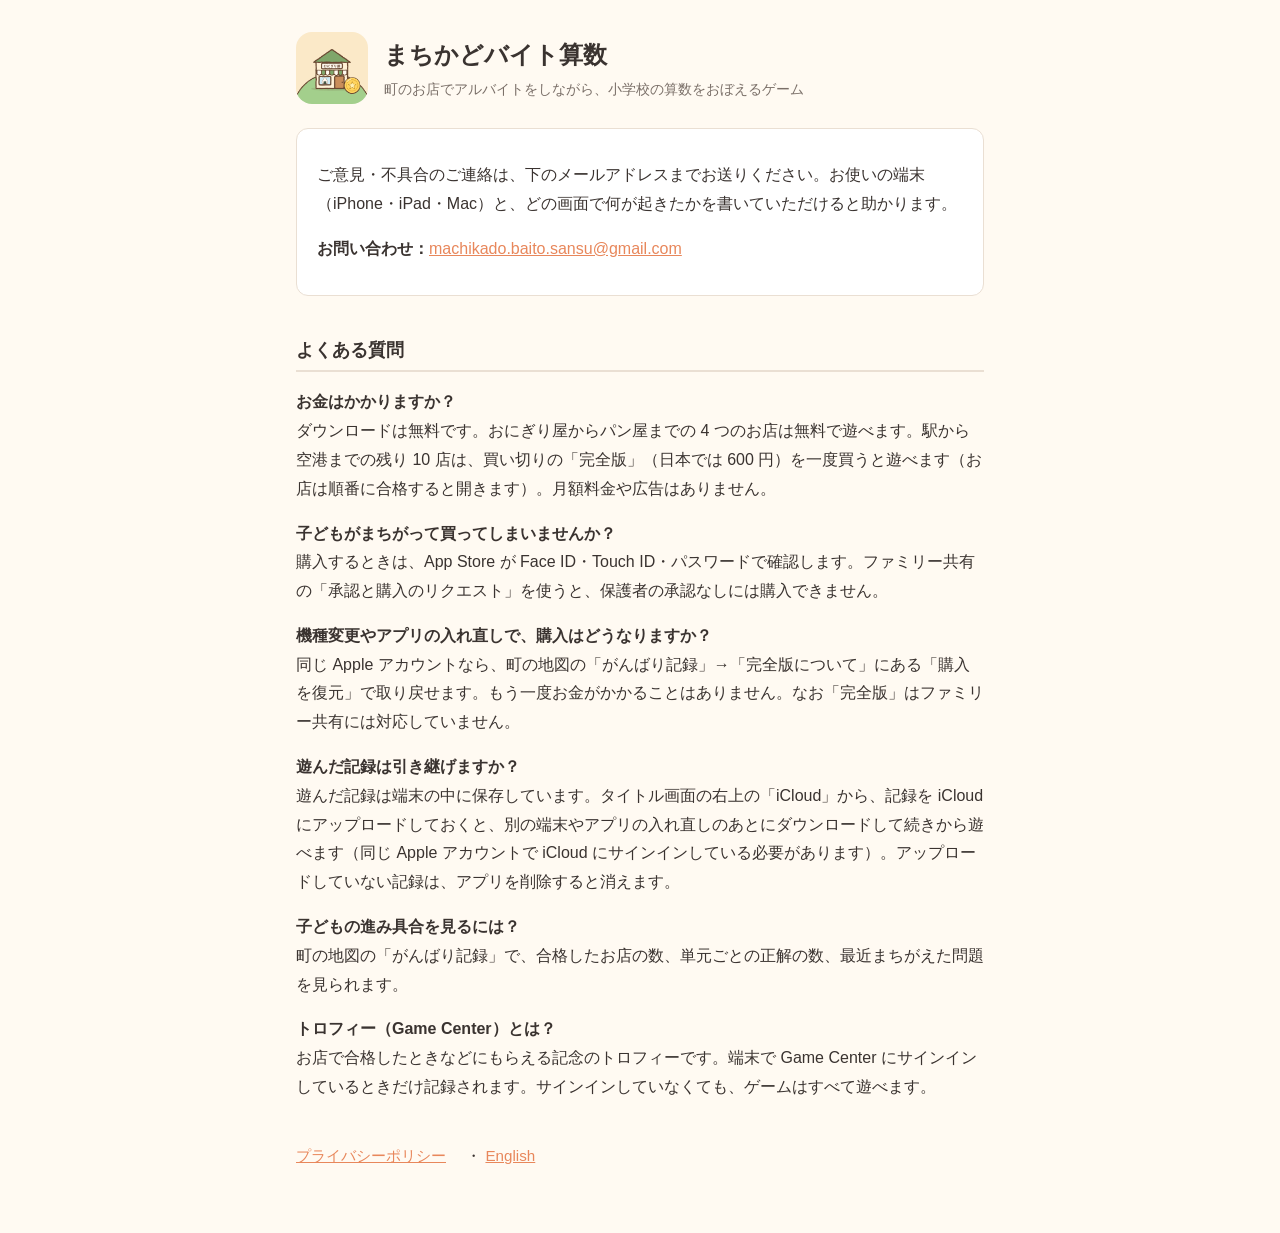
==== index.html @ ec0f6289 "英語の サポートページと プライバシーポリシーを 足し、日本語の ページを いまの アプリに 合わせる - en.html / privacy-en.html を 新しく 作る（英語版の App St" ====
<!doctype html>
<html lang="ja">
<head>
<meta charset="utf-8">
<meta name="viewport" content="width=device-width, initial-scale=1">
<title>まちかどバイト算数 サポート</title>
<link rel="stylesheet" href="style.css">
</head>
<body>
<main>
<header>
  <img src="app_icon.png" alt="">
  <div>
    <h1>まちかどバイト算数</h1>
    <div class="muted">町のお店でアルバイトをしながら、小学校の算数をおぼえるゲーム</div>
  </div>
</header>

<div class="card">
  <p>ご意見・不具合のご連絡は、下のメールアドレスまでお送りください。お使いの端末（iPhone・iPad・Mac）と、どの画面で何が起きたかを書いていただけると助かります。</p>
  <p><strong>お問い合わせ：</strong><a href="mailto:machikado.baito.sansu@gmail.com">machikado.baito.sansu@gmail.com</a></p>
</div>

<h2>よくある質問</h2>
<dl>
  <dt>お金はかかりますか？</dt>
  <dd>ダウンロードは無料です。おにぎり屋からパン屋までの 4 つのお店は無料で遊べます。駅から空港までの残り 10 店は、買い切りの「完全版」（日本では 600 円）を一度買うと遊べます（お店は順番に合格すると開きます）。月額料金や広告はありません。</dd>

  <dt>子どもがまちがって買ってしまいませんか？</dt>
  <dd>購入するときは、App Store が Face ID・Touch ID・パスワードで確認します。ファミリー共有の「承認と購入のリクエスト」を使うと、保護者の承認なしには購入できません。</dd>

  <dt>機種変更やアプリの入れ直しで、購入はどうなりますか？</dt>
  <dd>同じ Apple アカウントなら、町の地図の「がんばり記録」→「完全版について」にある「購入を復元」で取り戻せます。もう一度お金がかかることはありません。なお「完全版」はファミリー共有には対応していません。</dd>

  <dt>遊んだ記録は引き継げますか？</dt>
  <dd>遊んだ記録は端末の中に保存しています。タイトル画面の右上の「iCloud」から、記録を iCloud にアップロードしておくと、別の端末やアプリの入れ直しのあとにダウンロードして続きから遊べます（同じ Apple アカウントで iCloud にサインインしている必要があります）。アップロードしていない記録は、アプリを削除すると消えます。</dd>

  <dt>子どもの進み具合を見るには？</dt>
  <dd>町の地図の「がんばり記録」で、合格したお店の数、単元ごとの正解の数、最近まちがえた問題を見られます。</dd>

  <dt>トロフィー（Game Center）とは？</dt>
  <dd>お店で合格したときなどにもらえる記念のトロフィーです。端末で Game Center にサインインしているときだけ記録されます。サインインしていなくても、ゲームはすべて遊べます。</dd>
</dl>

<nav>
  <a href="privacy.html">プライバシーポリシー</a> ・ <a href="en.html">English</a>
</nav>
</main>
</body>
</html>
---- style.css ----
:root { --bg:#fffaf2; --text:#3a3330; --muted:#7a6f68; --accent:#e8875b; --card:#ffffff; --line:#eadfd3; }
@media (prefers-color-scheme: dark) { :root { --bg:#221e1b; --text:#f1e9e2; --muted:#b9ada4; --accent:#f0a07a; --card:#2d2824; --line:#463e37; } }
* { box-sizing: border-box; }
body { margin:0; background:var(--bg); color:var(--text); font-family:-apple-system,"Hiragino Sans","Noto Sans JP",sans-serif; line-height:1.8; }
main { max-width:720px; margin:0 auto; padding:32px 16px 64px; }
header { display:flex; align-items:center; gap:16px; margin-bottom:24px; }
header img { width:72px; height:72px; border-radius:16px; }
h1 { font-size:1.5rem; margin:0; }
h2 { font-size:1.15rem; margin-top:2em; border-bottom:2px solid var(--line); padding-bottom:4px; }
a { color:var(--accent); }
.card { background:var(--card); border:1px solid var(--line); border-radius:12px; padding:16px 20px; }
.muted { color:var(--muted); font-size:.9rem; }
nav { margin-top:40px; font-size:.95rem; }
nav a { margin-right:16px; }
dt { font-weight:bold; margin-top:1em; }
dd { margin-left:0; }
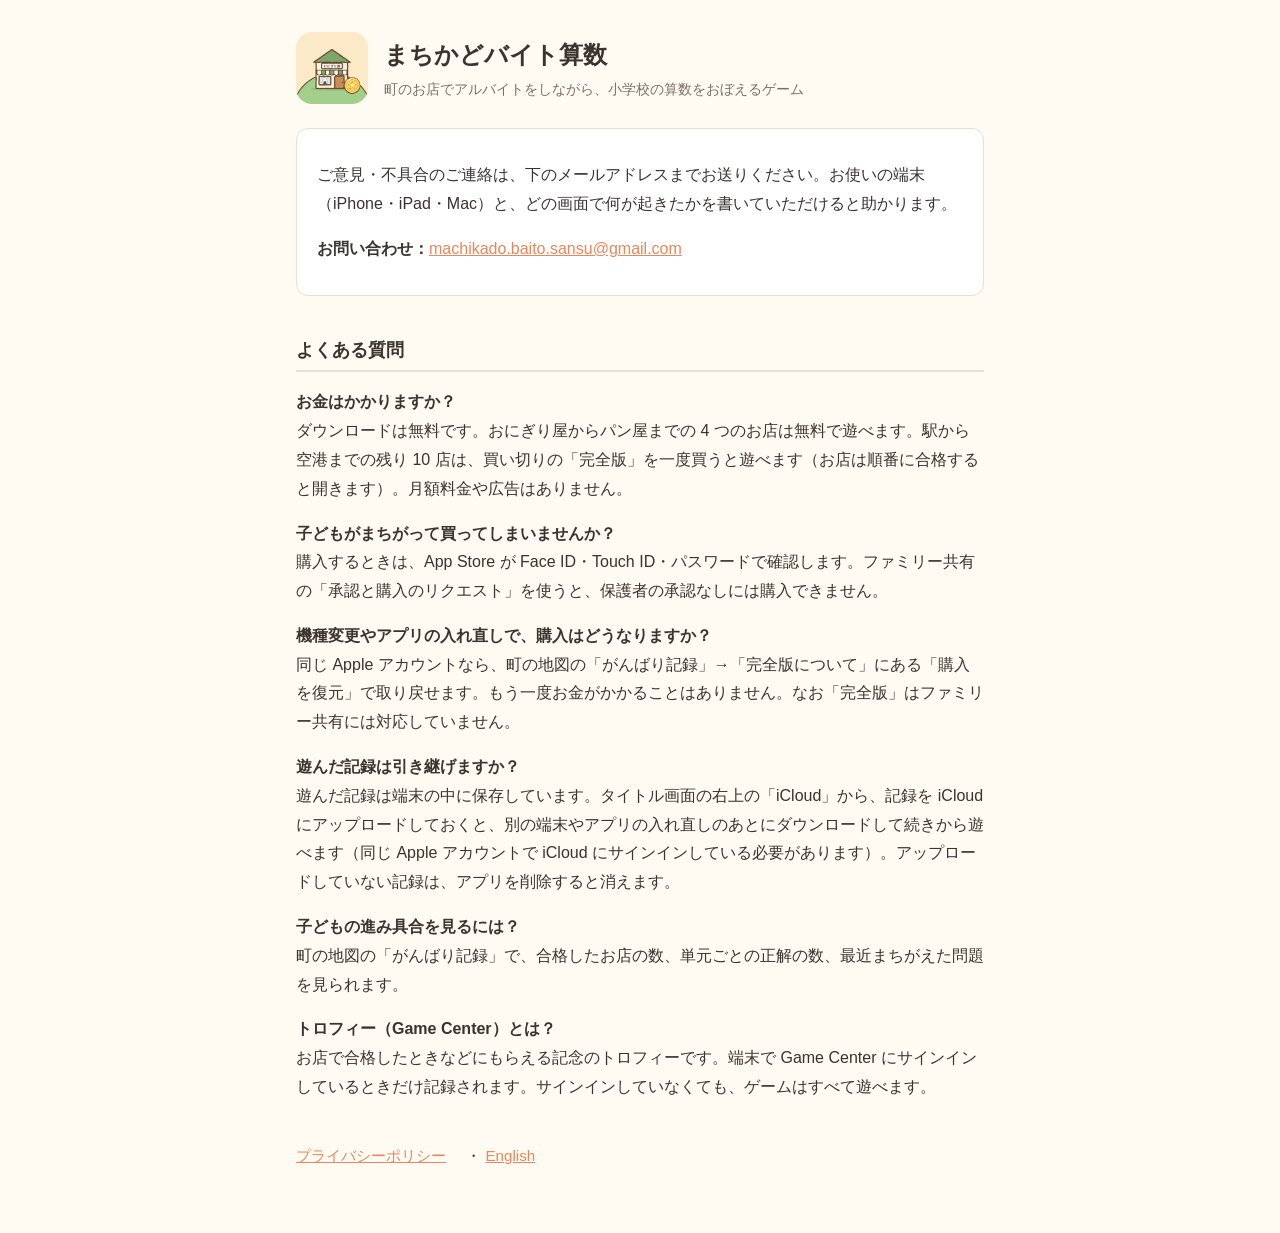
==== commit 2a47224a: "サポートページから完全版の値段を外す（値段は App Store に出る） Co-Authored-By: Claude Opus 5.5 <noreply@anthropic.com> Claude" ====
--- a/index.html
+++ b/index.html
@@ -24,7 +24,7 @@
 <h2>よくある質問</h2>
 <dl>
   <dt>お金はかかりますか？</dt>
-  <dd>ダウンロードは無料です。おにぎり屋からパン屋までの 4 つのお店は無料で遊べます。駅から空港までの残り 10 店は、買い切りの「完全版」（日本では 600 円）を一度買うと遊べます（お店は順番に合格すると開きます）。月額料金や広告はありません。</dd>
+  <dd>ダウンロードは無料です。おにぎり屋からパン屋までの 4 つのお店は無料で遊べます。駅から空港までの残り 10 店は、買い切りの「完全版」を一度買うと遊べます（お店は順番に合格すると開きます）。月額料金や広告はありません。</dd>
 
   <dt>子どもがまちがって買ってしまいませんか？</dt>
   <dd>購入するときは、App Store が Face ID・Touch ID・パスワードで確認します。ファミリー共有の「承認と購入のリクエスト」を使うと、保護者の承認なしには購入できません。</dd>
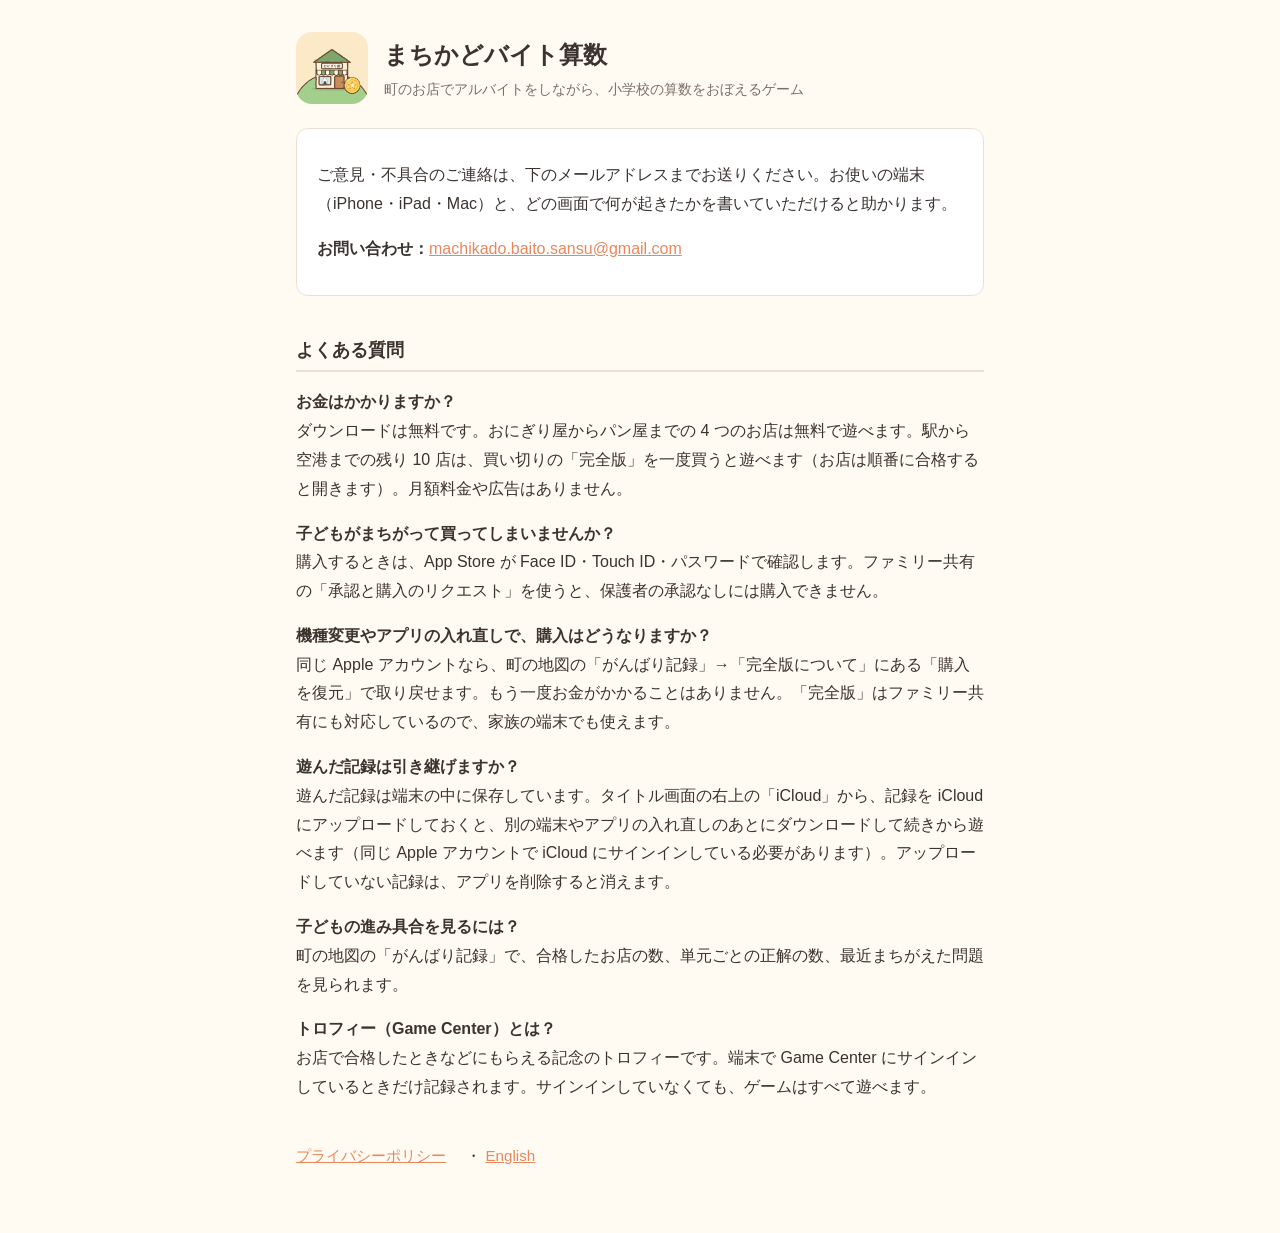
==== commit 74ac9a72: "完全版はファミリー共有に対応する、と書く Co-Authored-By: Claude Opus 5.5 <noreply@anthropic.com> Claude-Session: https:/" ====
--- a/index.html
+++ b/index.html
@@ -30,7 +30,7 @@
   <dd>購入するときは、App Store が Face ID・Touch ID・パスワードで確認します。ファミリー共有の「承認と購入のリクエスト」を使うと、保護者の承認なしには購入できません。</dd>
 
   <dt>機種変更やアプリの入れ直しで、購入はどうなりますか？</dt>
-  <dd>同じ Apple アカウントなら、町の地図の「がんばり記録」→「完全版について」にある「購入を復元」で取り戻せます。もう一度お金がかかることはありません。なお「完全版」はファミリー共有には対応していません。</dd>
+  <dd>同じ Apple アカウントなら、町の地図の「がんばり記録」→「完全版について」にある「購入を復元」で取り戻せます。もう一度お金がかかることはありません。「完全版」はファミリー共有にも対応しているので、家族の端末でも使えます。</dd>
 
   <dt>遊んだ記録は引き継げますか？</dt>
   <dd>遊んだ記録は端末の中に保存しています。タイトル画面の右上の「iCloud」から、記録を iCloud にアップロードしておくと、別の端末やアプリの入れ直しのあとにダウンロードして続きから遊べます（同じ Apple アカウントで iCloud にサインインしている必要があります）。アップロードしていない記録は、アプリを削除すると消えます。</dd>
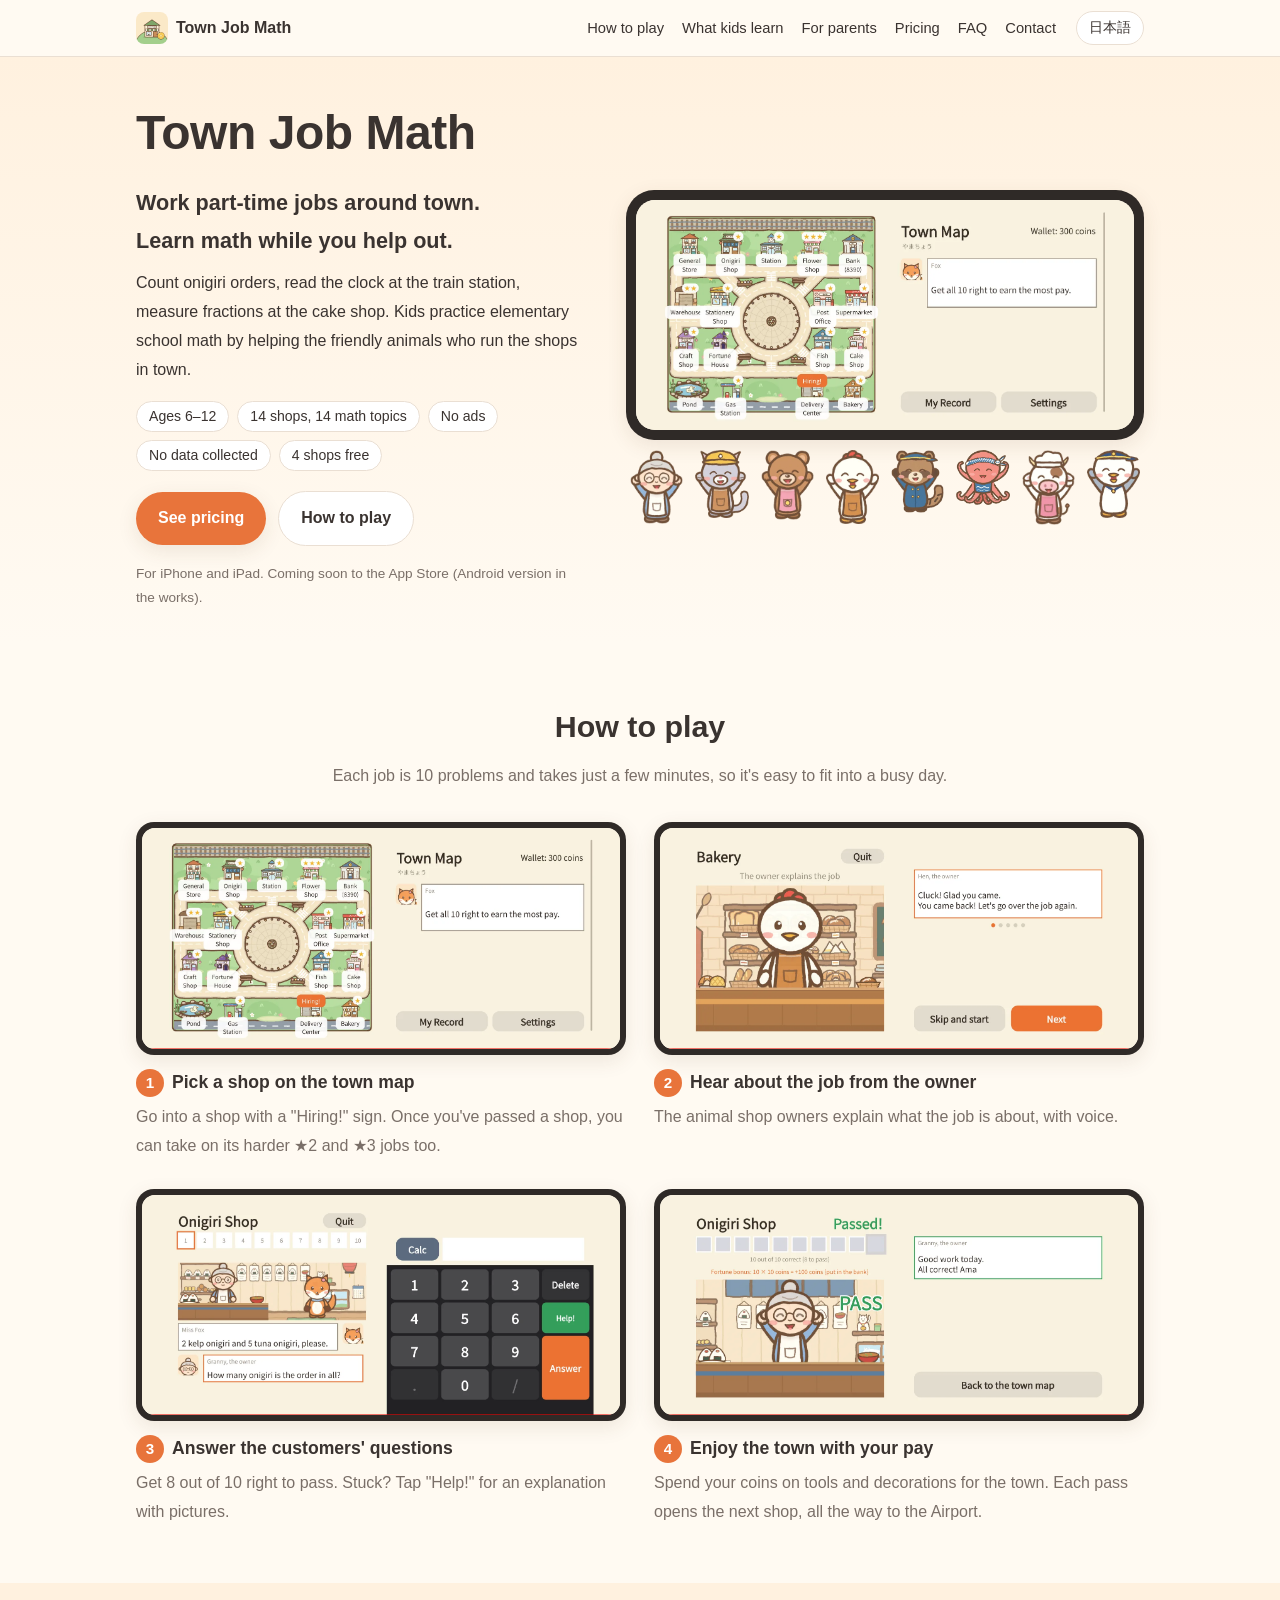
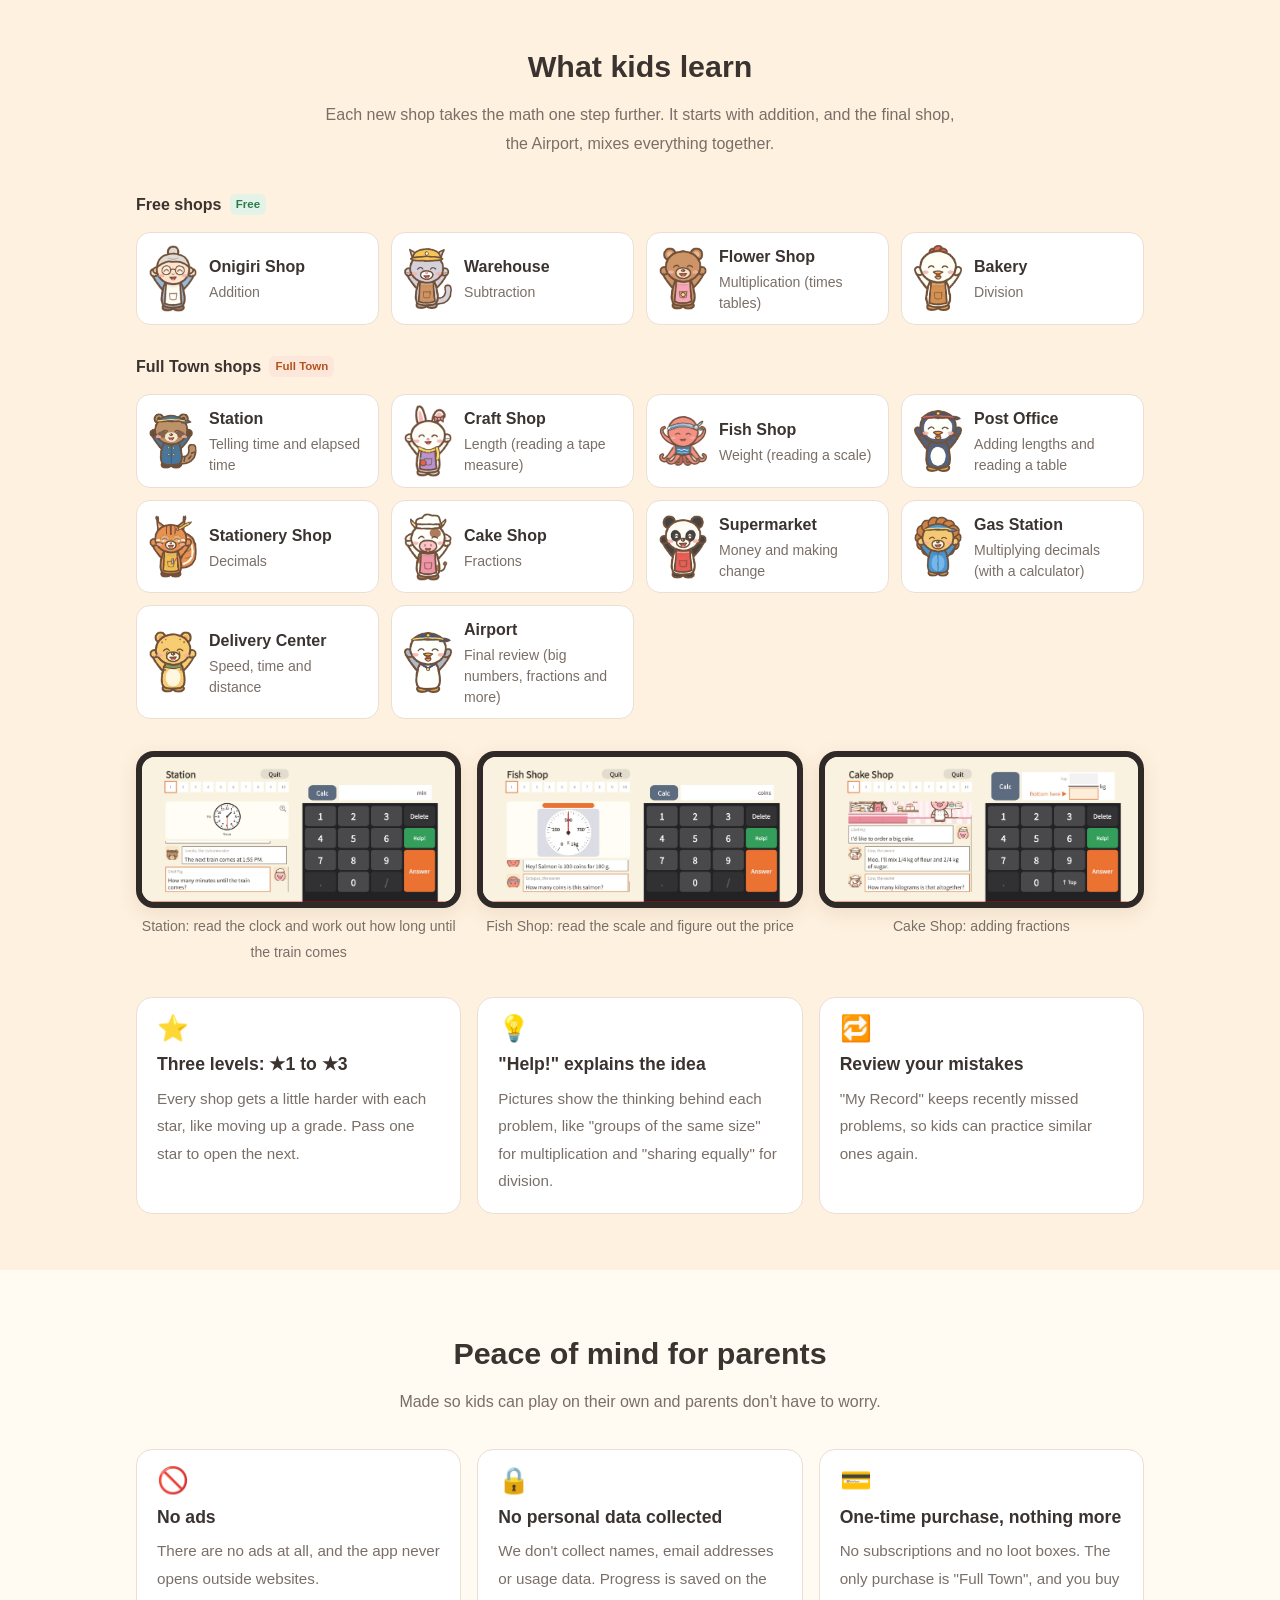
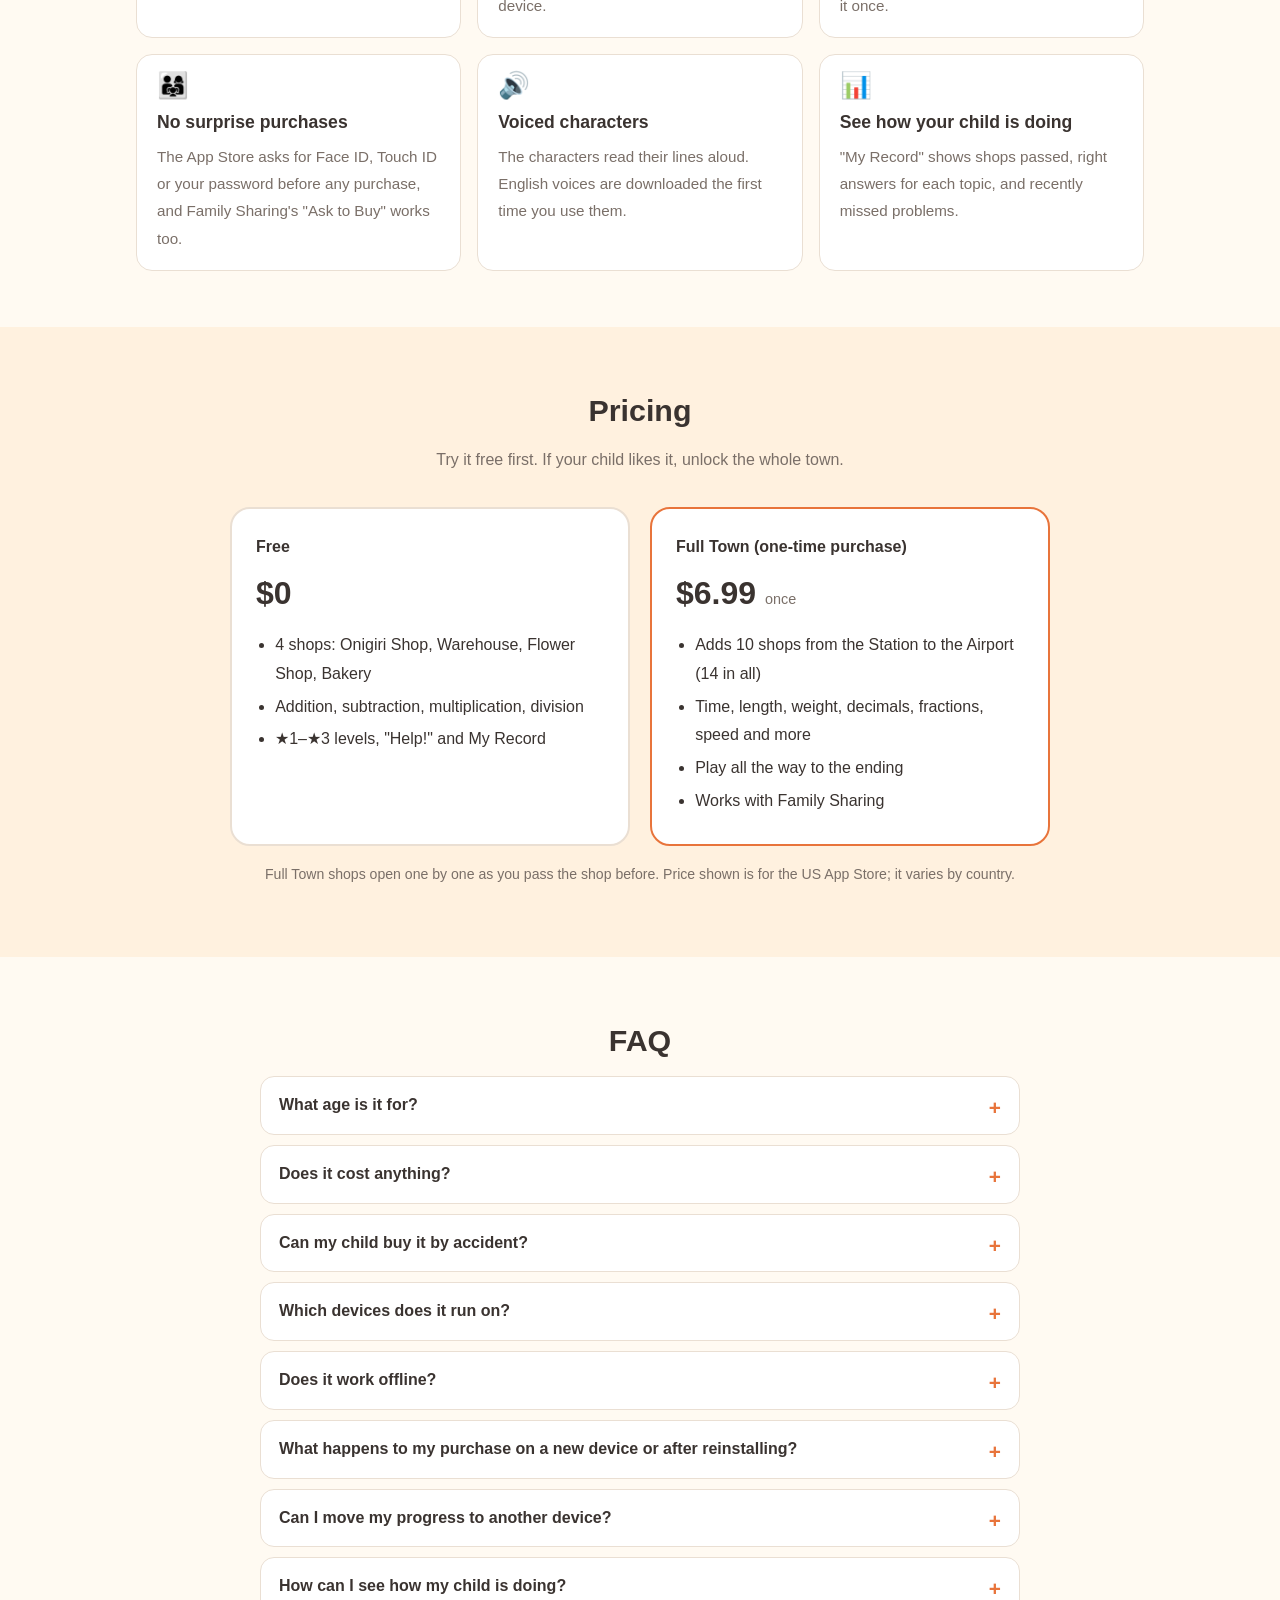
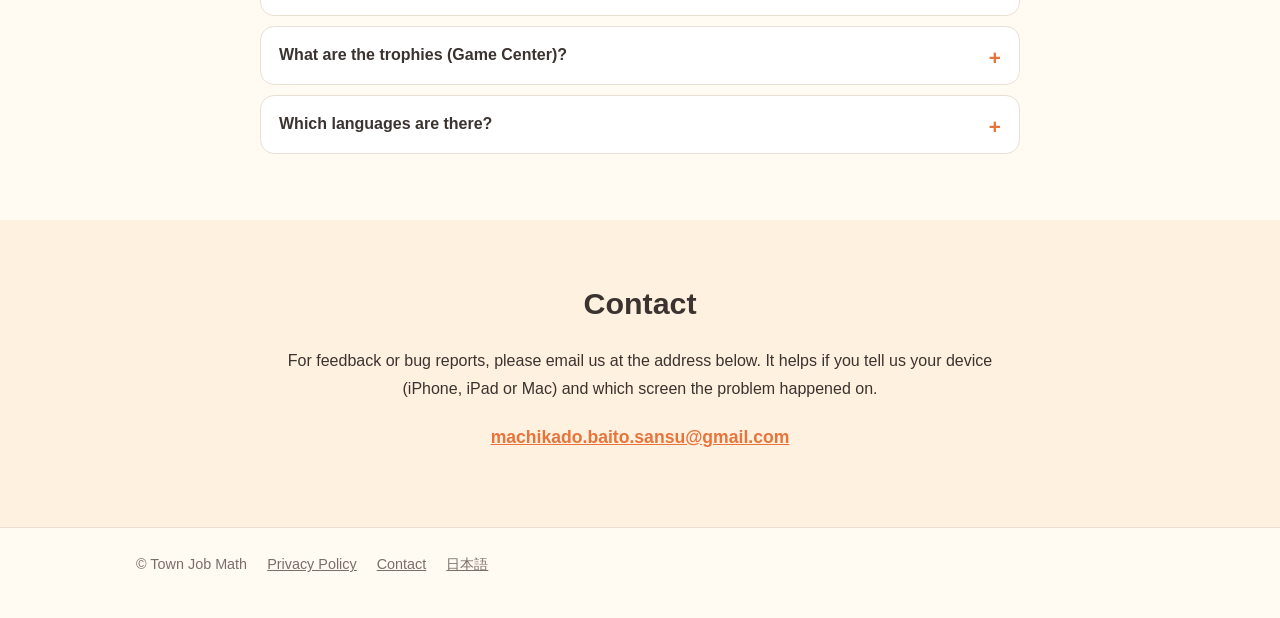
==== commit 2447648c: "紹介ページ（LP）を日英で作り直す - ファーストビュー・遊び方・学べる内容・安心ポイント・料金・よくある質問・お問い合わせ - 日本語 index.html と英語 en.html。ブラウザの言語で" ====
--- a/index.html
+++ b/index.html
@@ -3,48 +3,234 @@
 <head>
 <meta charset="utf-8">
 <meta name="viewport" content="width=device-width, initial-scale=1">
-<title>まちかどバイト算数 サポート</title>
-<link rel="stylesheet" href="style.css">
+<title>まちかどバイト算数 ｜ 町のお店でアルバイトしながら算数をおぼえるゲーム</title>
+<meta name="description" content="おにぎり屋、駅、ケーキ工房…町の14のお店でアルバイトをしながら、たし算から分数・速さまで小学校の算数を楽しく練習できる iPhone・iPad 向けゲーム。広告なし・データ収集なし。">
+<link rel="alternate" hreflang="ja" href="https://yamach0.github.io/machikado-baito-sansu-support/">
+<link rel="alternate" hreflang="en" href="https://yamach0.github.io/machikado-baito-sansu-support/en.html">
+<link rel="alternate" hreflang="x-default" href="https://yamach0.github.io/machikado-baito-sansu-support/en.html">
+<meta property="og:type" content="website">
+<meta property="og:title" content="まちかどバイト算数">
+<meta property="og:description" content="町のお店でアルバイトをしながら、小学校の算数をおぼえるゲーム。">
+<meta property="og:image" content="https://yamach0.github.io/machikado-baito-sansu-support/img/og-ja.png">
+<meta name="twitter:card" content="summary_large_image">
+<link rel="icon" href="app_icon.png">
+<link rel="apple-touch-icon" href="app_icon.png">
+<script src="lang.js"></script>
+<link rel="stylesheet" href="lp.css">
 </head>
 <body>
-<main>
-<header>
-  <img src="app_icon.png" alt="">
-  <div>
-    <h1>まちかどバイト算数</h1>
-    <div class="muted">町のお店でアルバイトをしながら、小学校の算数をおぼえるゲーム</div>
+
+<header class="bar">
+  <div class="wrap">
+    <a class="brand" href="#top"><img src="app_icon.png" alt="">まちかどバイト算数</a>
+    <nav aria-label="ページ内">
+      <a href="#play">遊び方</a>
+      <a href="#learn">学べる内容</a>
+      <a href="#safe">安心ポイント</a>
+      <a href="#price">料金</a>
+      <a href="#faq">よくある質問</a>
+      <a href="#support">お問い合わせ</a>
+    </nav>
+    <a class="lang" href="en.html" data-lang="en" hreflang="en">English</a>
   </div>
 </header>
 
-<div class="card">
-  <p>ご意見・不具合のご連絡は、下のメールアドレスまでお送りください。お使いの端末（iPhone・iPad・Mac）と、どの画面で何が起きたかを書いていただけると助かります。</p>
-  <p><strong>お問い合わせ：</strong><a href="mailto:machikado.baito.sansu@gmail.com">machikado.baito.sansu@gmail.com</a></p>
+<main id="top">
+
+<!-- ファーストビュー -->
+<div class="hero">
+  <div class="wrap">
+    <div>
+      <h1><img src="img/title_logo.webp" width="900" height="360" alt="まちかどバイト算数"></h1>
+      <p class="lead">町のお店でアルバイト。<br>はたらきながら、算数がわかる。</p>
+      <p>おにぎり屋さんの注文を数えたり、駅で電車の時刻を読んだり、ケーキ工房で分数をはかったり。町の人たちを手伝いながら、小学校で習う算数を楽しく練習できるゲームです。</p>
+      <ul class="chips">
+        <li>小学1〜6年生</li>
+        <li>14のお店・14の単元</li>
+        <li>広告なし</li>
+        <li>データ収集なし</li>
+        <li>4店は無料</li>
+      </ul>
+      <div class="cta">
+        <a class="btn" href="#price">料金を見る</a>
+        <a class="btn ghost" href="#play">遊び方</a>
+        <div class="soon">iPhone・iPad 向け。App Store で近日配信予定です（Android 版は準備中）。</div>
+      </div>
+    </div>
+    <div>
+      <div class="phone"><img src="img/ja/town.webp" width="1519" height="702" alt="町の地図。おにぎり屋や駅、花屋などのお店がならんでいる"></div>
+      <div class="cast" aria-hidden="true">
+        <img src="img/chars/granny.webp" alt=""><img src="img/chars/beaver.webp" alt=""><img src="img/chars/bear.webp" alt=""><img src="img/chars/hen.webp" alt=""><img src="img/chars/owl.webp" alt=""><img src="img/chars/octopus.webp" alt=""><img src="img/chars/cow.webp" alt=""><img src="img/chars/seagull.webp" alt="">
+      </div>
+    </div>
+  </div>
 </div>
 
-<h2>よくある質問</h2>
-<dl>
-  <dt>お金はかかりますか？</dt>
-  <dd>ダウンロードは無料です。おにぎり屋からパン屋までの 4 つのお店は無料で遊べます。駅から空港までの残り 10 店は、買い切りの「完全版」を一度買うと遊べます（お店は順番に合格すると開きます）。月額料金や広告はありません。</dd>
-
-  <dt>子どもがまちがって買ってしまいませんか？</dt>
-  <dd>購入するときは、App Store が Face ID・Touch ID・パスワードで確認します。ファミリー共有の「承認と購入のリクエスト」を使うと、保護者の承認なしには購入できません。</dd>
-
-  <dt>機種変更やアプリの入れ直しで、購入はどうなりますか？</dt>
-  <dd>同じ Apple アカウントなら、町の地図の「がんばり記録」→「完全版について」にある「購入を復元」で取り戻せます。もう一度お金がかかることはありません。「完全版」はファミリー共有にも対応しているので、家族の端末でも使えます。</dd>
-
-  <dt>遊んだ記録は引き継げますか？</dt>
-  <dd>遊んだ記録は端末の中に保存しています。タイトル画面の右上の「iCloud」から、記録を iCloud にアップロードしておくと、別の端末やアプリの入れ直しのあとにダウンロードして続きから遊べます（同じ Apple アカウントで iCloud にサインインしている必要があります）。アップロードしていない記録は、アプリを削除すると消えます。</dd>
-
-  <dt>子どもの進み具合を見るには？</dt>
-  <dd>町の地図の「がんばり記録」で、合格したお店の数、単元ごとの正解の数、最近まちがえた問題を見られます。</dd>
-
-  <dt>トロフィー（Game Center）とは？</dt>
-  <dd>お店で合格したときなどにもらえる記念のトロフィーです。端末で Game Center にサインインしているときだけ記録されます。サインインしていなくても、ゲームはすべて遊べます。</dd>
-</dl>
-
-<nav>
-  <a href="privacy.html">プライバシーポリシー</a> ・ <a href="en.html">English</a>
-</nav>
+<!-- 遊び方 -->
+<section id="play">
+  <div class="wrap">
+    <h2>遊び方</h2>
+    <p class="sub">1回のアルバイトは10問。数分で終わるので、すきま時間にも続けやすい長さです。</p>
+    <div class="steps">
+      <div class="step">
+        <div class="phone small"><img src="img/ja/town.webp" width="1519" height="702" loading="lazy" alt="町の地図"></div>
+        <h3>町の地図でお店をえらぶ</h3>
+        <p>「ぼしゅう中」の看板が出ているお店に入ります。合格したお店では、★2・★3のむずかしい仕事にも挑戦できます。</p>
+      </div>
+      <div class="step">
+        <div class="phone small"><img src="img/ja/briefing.webp" width="1519" height="702" loading="lazy" alt="パン屋の店長が仕事を説明する画面"></div>
+        <h3>店長から仕事の説明を聞く</h3>
+        <p>動物の店長たちが、どんな仕事をするのかを声つきで教えてくれます。</p>
+      </div>
+      <div class="step">
+        <div class="phone small"><img src="img/ja/shift.webp" width="1519" height="702" loading="lazy" alt="おにぎり屋で注文の数を答える画面"></div>
+        <h3>お客さんの注文に答える</h3>
+        <p>10問中8問正解で合格。わからないときは「教えて！」で、絵を使った説明が見られます。</p>
+      </div>
+      <div class="step">
+        <div class="phone small"><img src="img/ja/pass.webp" width="1519" height="702" loading="lazy" alt="合格してバイト代をもらう画面"></div>
+        <h3>バイト代で町を楽しむ</h3>
+        <p>もらったコインで道具を買ったり、町をかざったり。合格すると次のお店がひらき、最後は空港へ。</p>
+      </div>
+    </div>
+  </div>
+</section>
+
+<!-- 学べる内容 -->
+<section id="learn" class="alt">
+  <div class="wrap">
+    <h2>学べる内容</h2>
+    <p class="sub">お店がひとつ進むごとに、単元も少しずつ先へ。たし算から始まり、最後の空港ではそれまでの総まとめに挑戦します。</p>
+
+    <p class="group-title">無料で遊べるお店 <span class="tag free">無料</span></p>
+    <ul class="shops">
+      <li><img src="img/chars/granny.webp" alt=""><div><b>おにぎり屋</b><span>たし算</span></div></li>
+      <li><img src="img/chars/beaver.webp" alt=""><div><b>倉庫</b><span>ひき算</span></div></li>
+      <li><img src="img/chars/bear.webp" alt=""><div><b>花屋</b><span>かけ算（九九）</span></div></li>
+      <li><img src="img/chars/hen.webp" alt=""><div><b>パン屋</b><span>わり算</span></div></li>
+    </ul>
+
+    <p class="group-title">完全版で遊べるお店 <span class="tag full">完全版</span></p>
+    <ul class="shops">
+      <li><img src="img/chars/owl.webp" alt=""><div><b>駅</b><span>時こくと時間（時計を読む）</span></div></li>
+      <li><img src="img/chars/sheep.webp" alt=""><div><b>手芸屋</b><span>長さ（メジャーを読む）</span></div></li>
+      <li><img src="img/chars/octopus.webp" alt=""><div><b>魚屋</b><span>重さ（はかりを読む）</span></div></li>
+      <li><img src="img/chars/penguin.webp" alt=""><div><b>郵便局</b><span>長さの合計と表の読み取り</span></div></li>
+      <li><img src="img/chars/squirrel.webp" alt=""><div><b>文房具屋</b><span>小数</span></div></li>
+      <li><img src="img/chars/cow.webp" alt=""><div><b>ケーキ工房</b><span>分数</span></div></li>
+      <li><img src="img/chars/panda.webp" alt=""><div><b>スーパー</b><span>お金の計算とおつり</span></div></li>
+      <li><img src="img/chars/lion.webp" alt=""><div><b>ガソリンスタンド</b><span>小数のかけ算（電卓も使う）</span></div></li>
+      <li><img src="img/chars/cheetah.webp" alt=""><div><b>配達センター</b><span>速さ・時間・道のり</span></div></li>
+      <li><img src="img/chars/seagull.webp" alt=""><div><b>空港</b><span>総まとめ（大きな数・分数など）</span></div></li>
+    </ul>
+
+    <div class="shots">
+      <figure><div class="phone small"><img src="img/ja/clock.webp" width="1519" height="702" loading="lazy" alt="駅で時計を読んで答える問題"></div><figcaption>駅：時計を読んで、電車が来るまでの時間を答える</figcaption></figure>
+      <figure><div class="phone small"><img src="img/ja/scale.webp" width="1519" height="702" loading="lazy" alt="魚屋ではかりを読む問題"></div><figcaption>魚屋：はかりの目もりを読んで、値段を出す</figcaption></figure>
+      <figure><div class="phone small"><img src="img/ja/fraction.webp" width="1519" height="702" loading="lazy" alt="ケーキ工房の分数の問題"></div><figcaption>ケーキ工房：分数のたし算。学校と同じく分母から書けます</figcaption></figure>
+    </div>
+
+    <div class="extras">
+      <div class="card"><div class="ico">⭐</div><h3>★1〜★3の3段階</h3><p>同じお店でも、★が上がるごとに学年が進むように少しずつむずかしくなります。ひとつ下の★に合格すると、次の★がひらきます。</p></div>
+      <div class="card"><div class="ico">💡</div><h3>「教えて！」で考え方がわかる</h3><p>かけ算は「同じ数のまとまり」、わり算は「同じ数ずつ分ける」など、絵を使って考え方を説明します。</p></div>
+      <div class="card"><div class="ico">🔁</div><h3>まちがえた問題をおさらい</h3><p>「がんばり記録」に最近まちがえた問題が残り、同じような問題をもう一度練習できます。</p></div>
+    </div>
+  </div>
+</section>
+
+<!-- 安心ポイント -->
+<section id="safe">
+  <div class="wrap">
+    <h2>安心ポイント</h2>
+    <p class="sub">お子さんがひとりで遊んでも安心できるように作っています。</p>
+    <div class="cards">
+      <div class="card"><div class="ico">🚫</div><h3>広告なし</h3><p>広告は一切表示しません。アプリから外部のウェブサイトを開くこともありません。</p></div>
+      <div class="card"><div class="ico">🔒</div><h3>個人情報を集めません</h3><p>名前やメールアドレス、利用状況などを開発者が集めることはありません。遊んだ記録は端末の中に保存されます。</p></div>
+      <div class="card"><div class="ico">💴</div><h3>買い切りで追加料金なし</h3><p>月額料金やガチャはありません。お金がかかるのは「完全版」を一度買うときだけです。</p></div>
+      <div class="card"><div class="ico">👨‍👩‍👧</div><h3>勝手に買えないしくみ</h3><p>購入には App Store の Face ID・Touch ID・パスワードが必要です。ファミリー共有の「承認と購入のリクエスト」にも対応しています。</p></div>
+      <div class="card"><div class="ico">🔤</div><h3>ふりがなと声つき</h3><p>問題やセリフの漢字にはふりがなが付き、キャラクターが声で読み上げます。まだ漢字が読めない子でも遊べます。</p></div>
+      <div class="card"><div class="ico">📊</div><h3>おうちの人も進み具合を見られる</h3><p>「がんばり記録」で、合格したお店の数や単元ごとの正解数、最近まちがえた問題を確認できます。</p></div>
+    </div>
+  </div>
+</section>
+
+<!-- 料金 -->
+<section id="price" class="alt">
+  <div class="wrap">
+    <h2>料金</h2>
+    <p class="sub">まずは無料で遊んでみて、気に入ったら完全版へ。</p>
+    <div class="plans">
+      <div class="plan">
+        <div class="name">無料版</div>
+        <div class="price">0円</div>
+        <ul>
+          <li>おにぎり屋・倉庫・花屋・パン屋の4店</li>
+          <li>たし算・ひき算・かけ算・わり算</li>
+          <li>★1〜★3、「教えて！」、がんばり記録</li>
+        </ul>
+      </div>
+      <div class="plan featured">
+        <div class="name">完全版（買い切り）</div>
+        <div class="price">980円 <small>税込・一度だけ</small></div>
+        <ul>
+          <li>駅から空港までの10店が追加（全14店）</li>
+          <li>時計・長さ・重さ・小数・分数・速さなど</li>
+          <li>エンディングまで遊べます</li>
+          <li>ファミリー共有で家族の端末でも使えます</li>
+        </ul>
+      </div>
+    </div>
+    <p class="note">完全版のお店は、ひとつ前のお店に合格すると順番にひらきます。価格は日本の App Store のものです。</p>
+  </div>
+</section>
+
+<!-- よくある質問 -->
+<section id="faq">
+  <div class="wrap">
+    <h2>よくある質問</h2>
+    <div class="faq">
+      <details><summary>何歳から遊べますか？</summary>
+        <p>最初のおにぎり屋のたし算は小学1年生から遊べます。お店が進むと分数や速さなど高学年の内容も出てくるので、小学1〜6年生が目安です。ふりがなと声があるので、低学年でもひとりで遊べます。</p></details>
+      <details><summary>お金はかかりますか？</summary>
+        <p>ダウンロードは無料です。おにぎり屋からパン屋までの4つのお店は無料で遊べます。駅から空港までの残り10店は、買い切りの「完全版」を一度買うと遊べます（お店は順番に合格すると開きます）。月額料金や広告はありません。</p></details>
+      <details><summary>子どもがまちがって買ってしまいませんか？</summary>
+        <p>購入するときは、App Store が Face ID・Touch ID・パスワードで確認します。ファミリー共有の「承認と購入のリクエスト」を使うと、保護者の承認なしには購入できません。</p></details>
+      <details><summary>どの端末で遊べますか？</summary>
+        <p>iPhone と iPad で遊べます。Apple シリコン搭載の Mac でも動きます。Android 版は準備中です。</p></details>
+      <details><summary>インターネットにつながっていなくても遊べますか？</summary>
+        <p>はい。日本語の声もアプリに入っているので、オフラインで遊べます。通信するのは、iCloud への記録のアップロード・ダウンロード、購入、Game Center、英語の声のダウンロードのときだけです。</p></details>
+      <details><summary>機種変更やアプリの入れ直しで、購入はどうなりますか？</summary>
+        <p>同じ Apple アカウントなら、町の地図の「がんばり記録」→「完全版について」にある「購入を復元」で取り戻せます。もう一度お金がかかることはありません。「完全版」はファミリー共有にも対応しているので、家族の端末でも使えます。</p></details>
+      <details><summary>遊んだ記録は引き継げますか？</summary>
+        <p>遊んだ記録は端末の中に保存しています。タイトル画面の右上の「iCloud」から、記録を iCloud にアップロードしておくと、別の端末やアプリの入れ直しのあとにダウンロードして続きから遊べます（同じ Apple アカウントで iCloud にサインインしている必要があります）。アップロードしていない記録は、アプリを削除すると消えます。</p></details>
+      <details><summary>子どもの進み具合を見るには？</summary>
+        <p>町の地図の「がんばり記録」で、合格したお店の数、単元ごとの正解の数、最近まちがえた問題を見られます。</p></details>
+      <details><summary>トロフィー（Game Center）とは？</summary>
+        <p>お店で合格したときなどにもらえる記念のトロフィーです。端末で Game Center にサインインしているときだけ記録されます。サインインしていなくても、ゲームはすべて遊べます。</p></details>
+      <details><summary>英語でも遊べますか？</summary>
+        <p>はい。端末の言語が日本語以外のときは英語で表示されます。タイトル画面の「言語 / Language」から切り替えることもできます。英語の声は、使うときにダウンロードします。</p></details>
+    </div>
+  </div>
+</section>
+
+<!-- お問い合わせ -->
+<section id="support" class="alt">
+  <div class="wrap support">
+    <h2>お問い合わせ</h2>
+    <p>ご意見・不具合のご連絡は、下のメールアドレスまでお送りください。お使いの端末（iPhone・iPad・Mac）と、どの画面で何が起きたかを書いていただけると助かります。</p>
+    <p class="mail"><a href="mailto:machikado.baito.sansu@gmail.com">machikado.baito.sansu@gmail.com</a></p>
+  </div>
+</section>
+
 </main>
+
+<footer>
+  <div class="wrap">
+    <span>© まちかどバイト算数</span>
+    <a href="privacy.html">プライバシーポリシー</a>
+    <a href="#support">お問い合わせ</a>
+    <a href="en.html" data-lang="en" hreflang="en">English</a>
+  </div>
+</footer>
 </body>
 </html>
--- a/lp.css
+++ b/lp.css
@@ -0,0 +1,128 @@
+:root {
+  --bg: #fffaf2; --bg2: #fff1df; --text: #3a3330; --muted: #7a6f68; --accent: #e8743b; --accent-ink: #fff;
+  --green: #3c9a5f; --card: #ffffff; --line: #eadfd3; --shadow: 0 6px 20px rgba(90, 60, 30, .10);
+  --bezel: #2f2a27;
+}
+@media (prefers-color-scheme: dark) {
+  :root { --bg: #221e1b; --bg2: #2a2521; --text: #f1e9e2; --muted: #b9ada4; --accent: #f0915f; --accent-ink: #231a14;
+    --green: #6cc28b; --card: #2d2824; --line: #463e37; --shadow: 0 6px 20px rgba(0, 0, 0, .35); --bezel: #111; }
+}
+* { box-sizing: border-box; }
+html { scroll-behavior: smooth; scroll-padding-top: 64px; }
+body { margin: 0; background: var(--bg); color: var(--text); line-height: 1.8;
+  font-family: -apple-system, BlinkMacSystemFont, "Hiragino Maru Gothic ProN", "Hiragino Sans", "Noto Sans JP", "Segoe UI", sans-serif;
+  -webkit-text-size-adjust: 100%; overflow-x: hidden; }
+img { max-width: 100%; height: auto; display: block; }
+a { color: var(--accent); }
+.wrap { max-width: 1040px; margin: 0 auto; padding: 0 16px; }
+
+/* top bar */
+.bar { position: sticky; top: 0; z-index: 10; background: color-mix(in srgb, var(--bg) 92%, transparent);
+  backdrop-filter: blur(8px); -webkit-backdrop-filter: blur(8px); border-bottom: 1px solid var(--line); }
+.bar .wrap { display: flex; align-items: center; gap: 12px; height: 56px; }
+.brand { display: flex; align-items: center; gap: 8px; font-weight: 700; color: var(--text); text-decoration: none; white-space: nowrap; }
+.brand img { width: 32px; height: 32px; border-radius: 8px; }
+.bar nav { display: flex; gap: 18px; margin-left: auto; font-size: .92rem; }
+.bar nav a { color: var(--text); text-decoration: none; }
+.bar nav a:hover { color: var(--accent); }
+.lang { margin-left: 8px; font-size: .85rem; border: 1px solid var(--line); border-radius: 999px; padding: 4px 12px;
+  color: var(--text); text-decoration: none; white-space: nowrap; background: var(--card); }
+@media (max-width: 860px) { .bar nav { display: none; } .lang { margin-left: auto; } }
+
+/* hero */
+.hero { background: linear-gradient(180deg, var(--bg2), var(--bg)); padding: 48px 0 32px; }
+.hero .wrap { display: grid; grid-template-columns: 1fr 1.15fr; gap: 40px; align-items: center; }
+.hero h1 { margin: 0; }
+.hero h1 img { width: min(380px, 100%); }
+.hero h1 .en-title { font-size: clamp(2rem, 6vw, 3rem); line-height: 1.15; letter-spacing: -.01em; }
+.hero .lead { font-size: clamp(1.1rem, 2.6vw, 1.35rem); font-weight: 700; margin: 16px 0 8px; }
+.hero p { margin: 0 0 12px; }
+.chips { display: flex; flex-wrap: wrap; gap: 8px; margin: 16px 0 20px; padding: 0; list-style: none; }
+.chips li { background: var(--card); border: 1px solid var(--line); border-radius: 999px; padding: 2px 12px; font-size: .88rem; }
+.cta { display: flex; flex-wrap: wrap; gap: 12px; align-items: center; }
+.btn { display: inline-block; background: var(--accent); color: var(--accent-ink); font-weight: 700; text-decoration: none;
+  padding: 12px 22px; border-radius: 999px; box-shadow: var(--shadow); }
+.btn.ghost { background: var(--card); color: var(--text); border: 1px solid var(--line); box-shadow: none; }
+.soon { font-size: .85rem; color: var(--muted); width: 100%; margin-top: 4px; }
+@media (max-width: 860px) { .hero .wrap { grid-template-columns: 1fr; gap: 28px; } .hero { padding-top: 28px; } }
+
+/* device frame (landscape iPhone) */
+.phone { background: var(--bezel); border-radius: 28px; padding: 10px; box-shadow: var(--shadow); }
+.phone img { border-radius: 19px; width: 100%; aspect-ratio: 2532 / 1170; object-fit: cover; object-position: top; background: #fbf3e6; }
+.phone.small { border-radius: 18px; padding: 6px; }
+.phone.small img { border-radius: 13px; }
+
+/* characters strip */
+.cast { display: grid; grid-template-columns: repeat(8, 1fr); gap: clamp(2px, 1vw, 12px); padding: 10px 4px 0; }
+.cast img { width: 100%; max-width: 72px; margin: 0 auto; }
+
+/* sections */
+section { padding: 56px 0; }
+section.alt { background: var(--bg2); }
+h2 { font-size: clamp(1.4rem, 3.6vw, 1.9rem); text-align: center; margin: 0 0 8px; }
+.sub { text-align: center; color: var(--muted); margin: 0 auto 32px; max-width: 640px; }
+h3 { font-size: 1.1rem; margin: 12px 0 4px; }
+
+/* how to play */
+.steps { display: grid; grid-template-columns: repeat(2, 1fr); gap: 28px; counter-reset: step; }
+.step p { margin: 0; color: var(--muted); }
+.step h3::before { counter-increment: step; content: counter(step); display: inline-grid; place-items: center;
+  width: 28px; height: 28px; margin-right: 8px; border-radius: 50%; background: var(--accent); color: var(--accent-ink); font-size: .95rem; }
+@media (max-width: 700px) { .steps { grid-template-columns: 1fr; } }
+
+/* learn */
+.shops { display: grid; grid-template-columns: repeat(auto-fill, minmax(min(220px, 44%), 1fr)); gap: 12px; padding: 0; margin: 0; list-style: none; }
+.shops li { display: flex; gap: 12px; align-items: center; background: var(--card); border: 1px solid var(--line); border-radius: 14px; padding: 10px 12px; }
+.shops img { width: 48px; flex: none; }
+@media (max-width: 480px) { .shops li { flex-direction: column; text-align: center; gap: 4px; padding: 10px 6px; } .shops img { width: 44px; } }
+.shops b { display: block; }
+.shops span { font-size: .88rem; color: var(--muted); line-height: 1.5; display: block; }
+.tag { display: inline-block; font-size: .72rem; font-weight: 700; border-radius: 6px; padding: 0 6px; margin-left: 4px; vertical-align: 2px; }
+.tag.free { background: #e3f3e8; color: #2c7a49; }
+.tag.full { background: #fde7da; color: #b5531f; }
+@media (prefers-color-scheme: dark) { .tag.free { background: #24402e; color: #9fe0b5; } .tag.full { background: #4a2e1f; color: #ffbf9a; } }
+.group-title { margin: 28px 0 12px; font-weight: 700; }
+.group-title:first-of-type { margin-top: 0; }
+.shots { display: grid; grid-template-columns: repeat(3, 1fr); gap: 16px; margin-top: 32px; }
+.shots figure { margin: 0; }
+.shots figcaption { font-size: .88rem; color: var(--muted); text-align: center; margin-top: 6px; }
+@media (max-width: 700px) { .shots { grid-template-columns: 1fr; } }
+.extras { display: grid; grid-template-columns: repeat(3, 1fr); gap: 16px; margin-top: 32px; }
+@media (max-width: 760px) { .extras { grid-template-columns: 1fr; } }
+
+/* safety */
+.cards { display: grid; grid-template-columns: repeat(3, 1fr); gap: 16px; }
+@media (max-width: 860px) { .cards { grid-template-columns: repeat(2, 1fr); } }
+@media (max-width: 560px) { .cards { grid-template-columns: 1fr; } }
+.card { background: var(--card); border: 1px solid var(--line); border-radius: 16px; padding: 18px 20px; }
+.card .ico { font-size: 1.6rem; line-height: 1; }
+.card h3 { margin-top: 8px; }
+.card p { margin: 0; color: var(--muted); font-size: .95rem; }
+
+/* pricing */
+.plans { display: grid; grid-template-columns: 1fr 1fr; gap: 20px; max-width: 820px; margin: 0 auto; }
+@media (max-width: 700px) { .plans { grid-template-columns: 1fr; } }
+.plan { background: var(--card); border: 2px solid var(--line); border-radius: 20px; padding: 24px; }
+.plan.featured { border-color: var(--accent); }
+.plan .name { font-weight: 700; }
+.plan .price { font-size: 2rem; font-weight: 800; margin: 4px 0 8px; }
+.plan .price small { font-size: .9rem; font-weight: 400; color: var(--muted); }
+.plan ul { padding-left: 1.2em; margin: 8px 0 0; }
+.plan li { margin: 4px 0; }
+.note { text-align: center; color: var(--muted); font-size: .88rem; margin-top: 16px; }
+
+/* faq */
+.faq { max-width: 760px; margin: 0 auto; }
+.faq details { background: var(--card); border: 1px solid var(--line); border-radius: 14px; padding: 0 18px; margin-bottom: 10px; }
+.faq summary { cursor: pointer; font-weight: 700; padding: 14px 0; list-style: none; position: relative; padding-right: 28px; }
+.faq summary::-webkit-details-marker { display: none; }
+.faq summary::after { content: "+"; position: absolute; right: 0; top: 12px; font-size: 1.3rem; color: var(--accent); }
+.faq details[open] summary::after { content: "−"; }
+.faq details p { margin: 0 0 14px; }
+
+/* support + footer */
+.support { max-width: 760px; margin: 0 auto; text-align: center; }
+.support .mail { font-size: 1.1rem; font-weight: 700; word-break: break-all; }
+footer { border-top: 1px solid var(--line); padding: 24px 0 40px; font-size: .9rem; color: var(--muted); }
+footer .wrap { display: flex; flex-wrap: wrap; gap: 8px 20px; }
+footer a { color: var(--muted); }
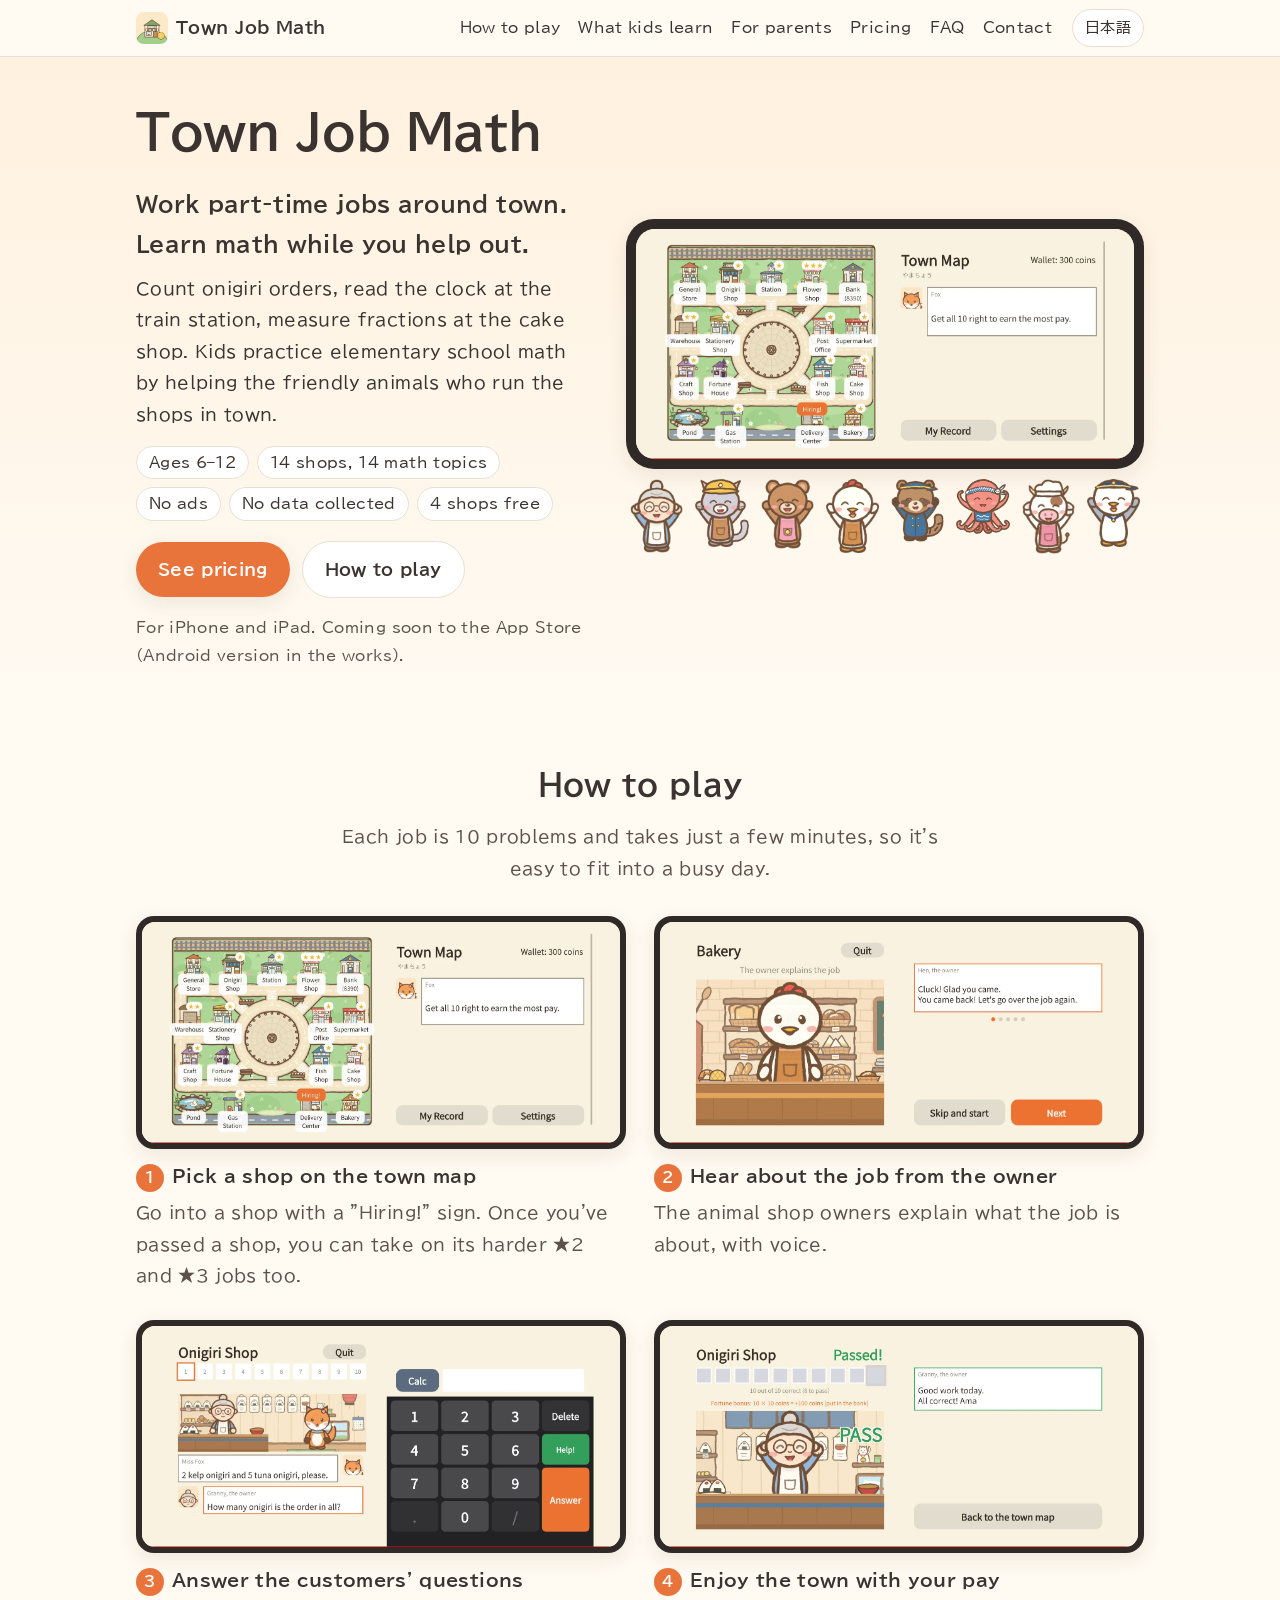
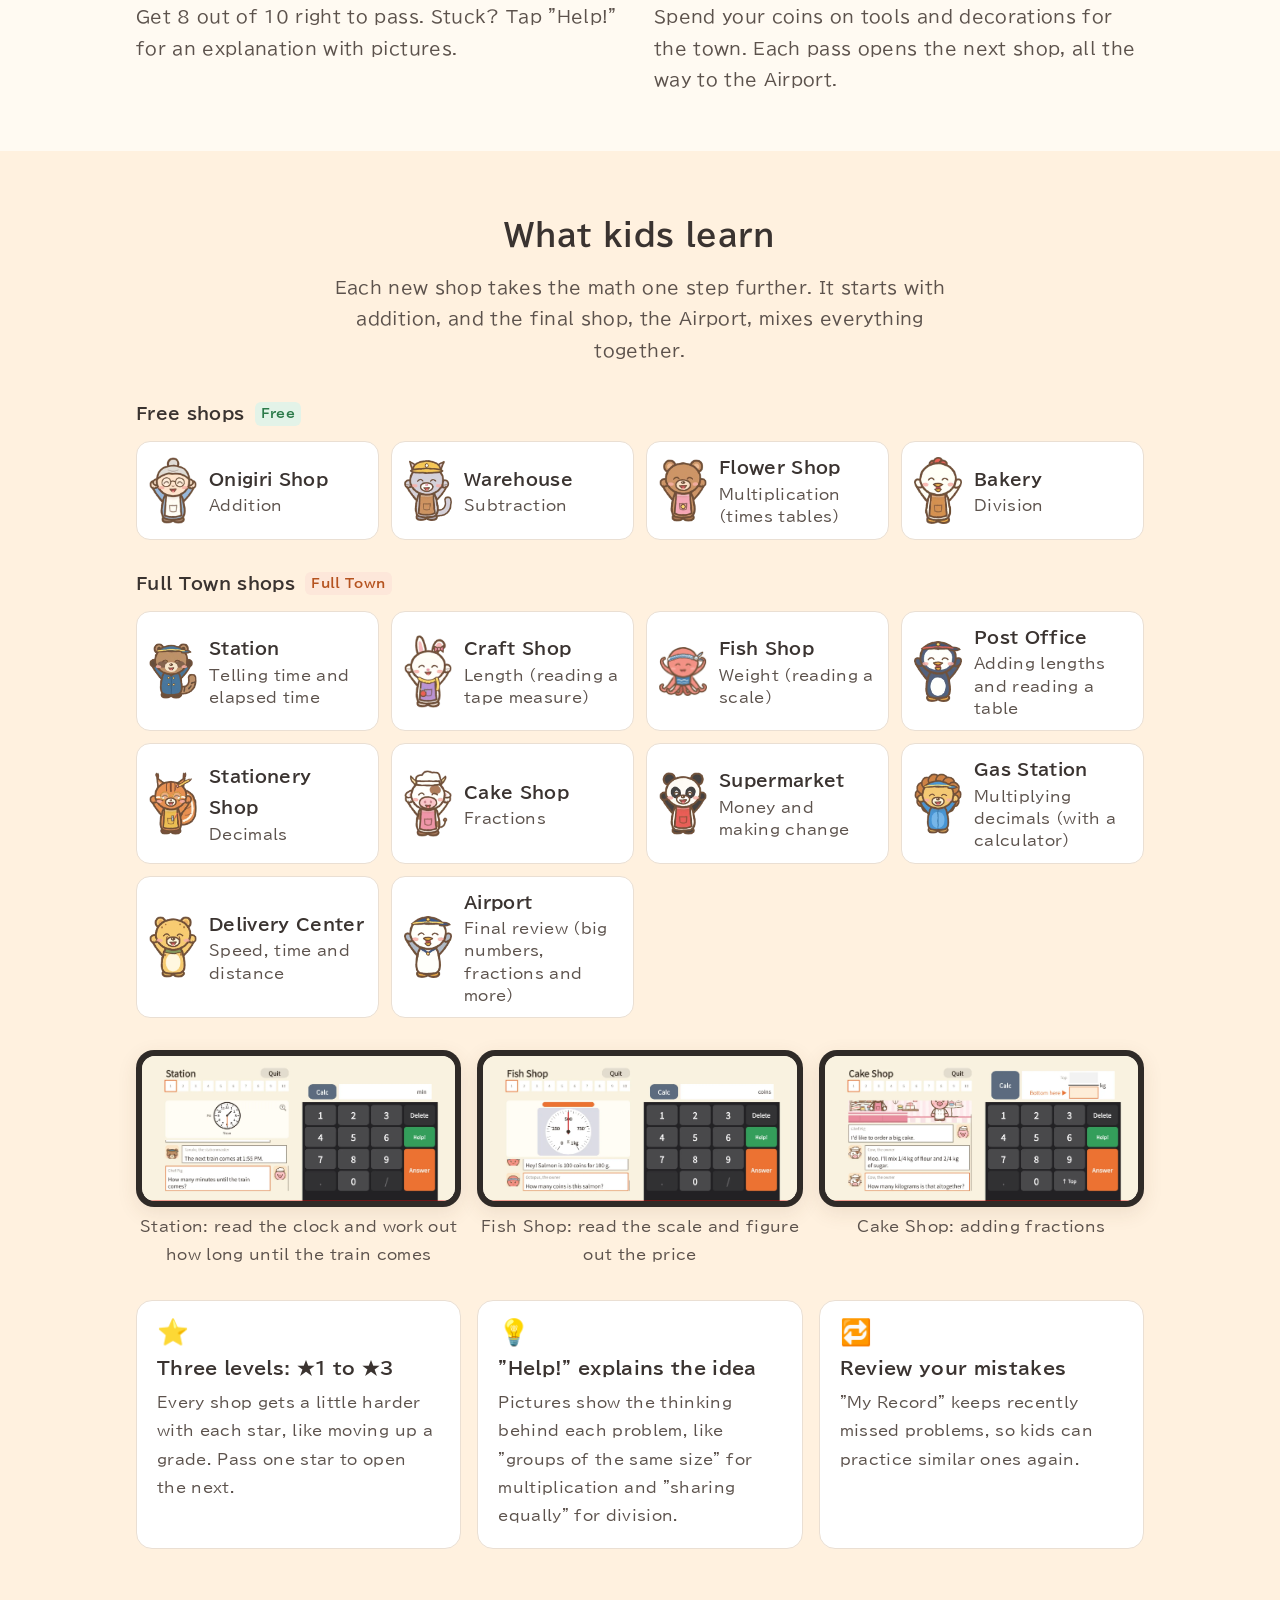
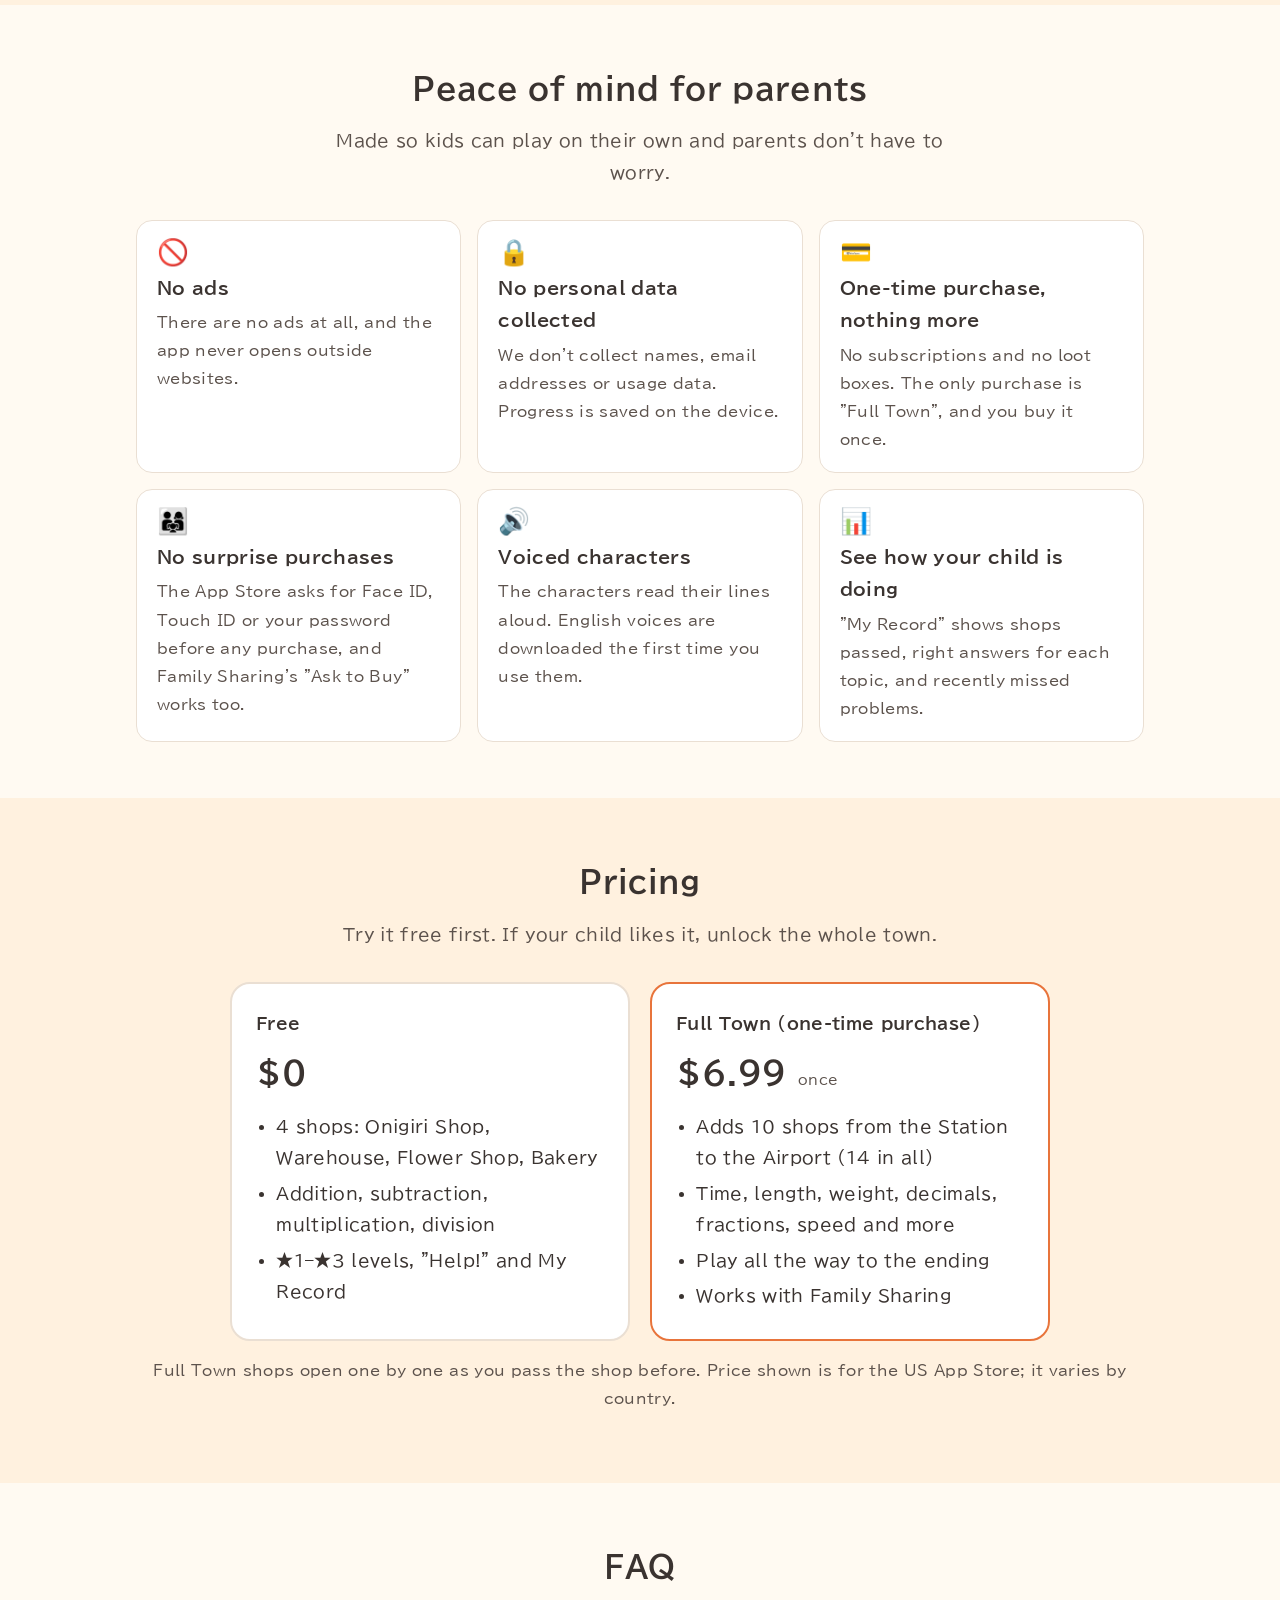
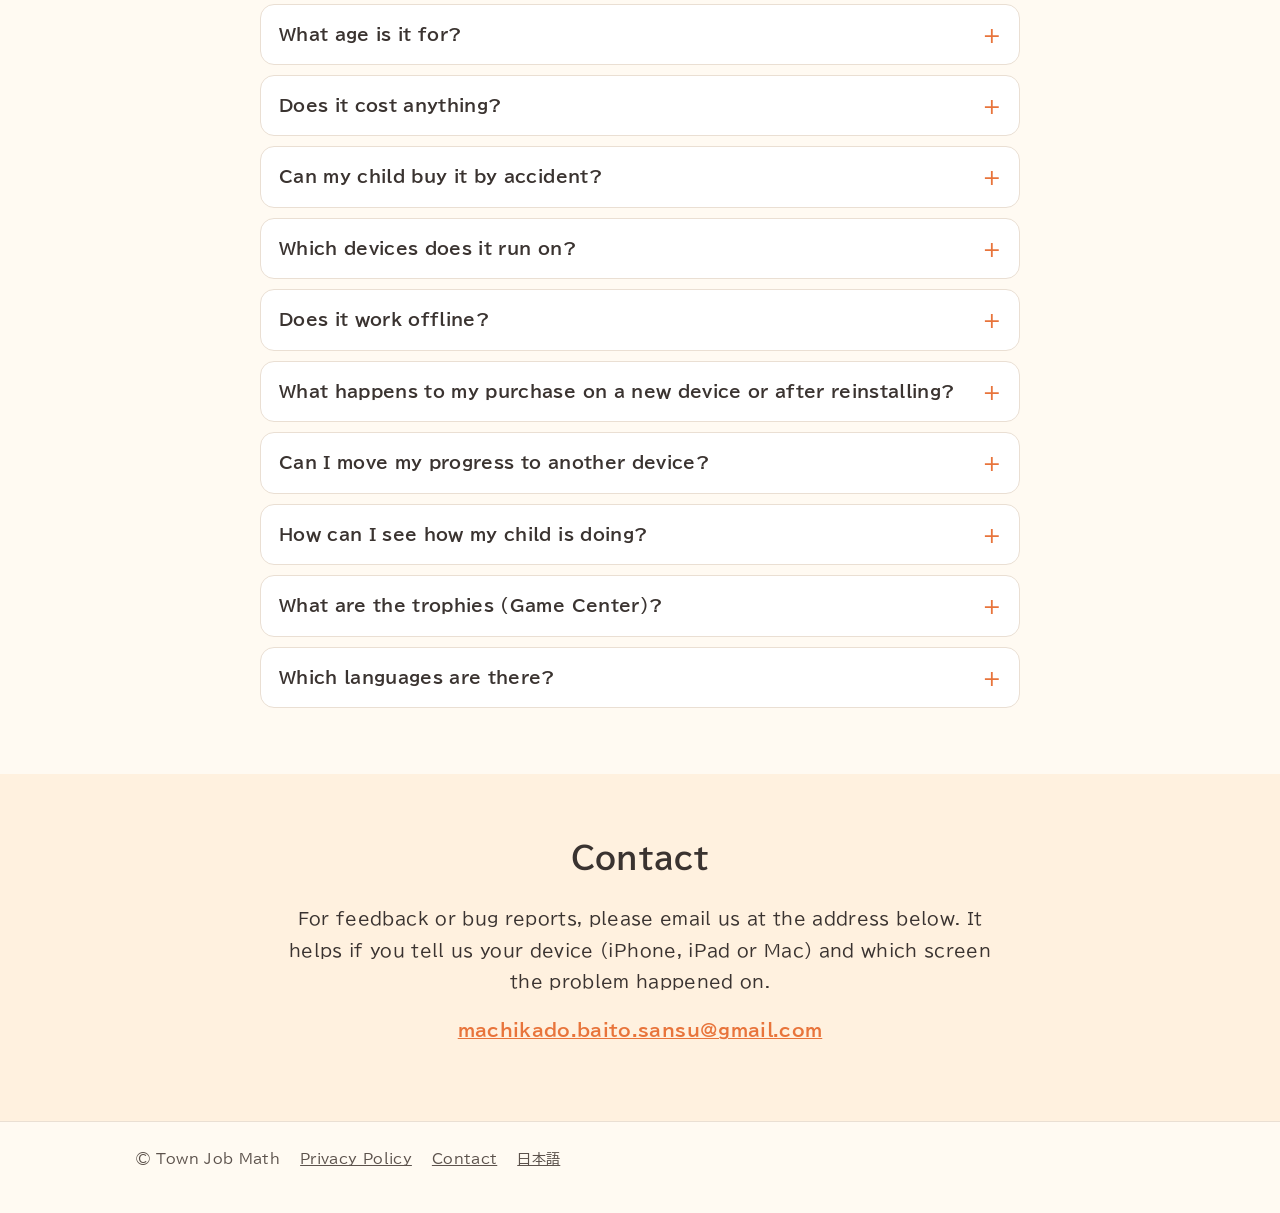
==== commit 4c9196c9: "LP の文字を読みやすいフォント（BIZ UDPゴシック）にし、文字の大きさと濃さを見直す Co-Authored-By: Claude Opus 5.5 <noreply@anthropic.com" ====
--- a/index.html
+++ b/index.html
@@ -16,6 +16,9 @@
 <link rel="icon" href="app_icon.png">
 <link rel="apple-touch-icon" href="app_icon.png">
 <script src="lang.js"></script>
+<link rel="preconnect" href="https://fonts.googleapis.com">
+<link rel="preconnect" href="https://fonts.gstatic.com" crossorigin>
+<link rel="stylesheet" href="https://fonts.googleapis.com/css2?family=BIZ+UDPGothic:wght@400;700&display=swap">
 <link rel="stylesheet" href="lp.css">
 </head>
 <body>
--- a/lp.css
+++ b/lp.css
@@ -1,16 +1,16 @@
 :root {
-  --bg: #fffaf2; --bg2: #fff1df; --text: #3a3330; --muted: #7a6f68; --accent: #e8743b; --accent-ink: #fff;
+  --bg: #fffaf2; --bg2: #fff1df; --text: #3a3330; --muted: #5c524c; --accent: #e8743b; --accent-ink: #fff;
   --green: #3c9a5f; --card: #ffffff; --line: #eadfd3; --shadow: 0 6px 20px rgba(90, 60, 30, .10);
   --bezel: #2f2a27;
 }
 @media (prefers-color-scheme: dark) {
-  :root { --bg: #221e1b; --bg2: #2a2521; --text: #f1e9e2; --muted: #b9ada4; --accent: #f0915f; --accent-ink: #231a14;
+  :root { --bg: #221e1b; --bg2: #2a2521; --text: #f1e9e2; --muted: #cfc4bb; --accent: #f0915f; --accent-ink: #231a14;
     --green: #6cc28b; --card: #2d2824; --line: #463e37; --shadow: 0 6px 20px rgba(0, 0, 0, .35); --bezel: #111; }
 }
 * { box-sizing: border-box; }
 html { scroll-behavior: smooth; scroll-padding-top: 64px; }
-body { margin: 0; background: var(--bg); color: var(--text); line-height: 1.8;
-  font-family: -apple-system, BlinkMacSystemFont, "Hiragino Maru Gothic ProN", "Hiragino Sans", "Noto Sans JP", "Segoe UI", sans-serif;
+body { margin: 0; background: var(--bg); color: var(--text); line-height: 1.85; font-size: 17px; letter-spacing: .02em;
+  font-family: "BIZ UDPGothic", "Hiragino Sans", "Hiragino Kaku Gothic ProN", "Noto Sans JP", "Yu Gothic", Meiryo, sans-serif;
   -webkit-text-size-adjust: 100%; overflow-x: hidden; }
 img { max-width: 100%; height: auto; display: block; }
 a { color: var(--accent); }
@@ -22,10 +22,10 @@
 .bar .wrap { display: flex; align-items: center; gap: 12px; height: 56px; }
 .brand { display: flex; align-items: center; gap: 8px; font-weight: 700; color: var(--text); text-decoration: none; white-space: nowrap; }
 .brand img { width: 32px; height: 32px; border-radius: 8px; }
-.bar nav { display: flex; gap: 18px; margin-left: auto; font-size: .92rem; }
+.bar nav { display: flex; gap: 18px; margin-left: auto; font-size: .95rem; }
 .bar nav a { color: var(--text); text-decoration: none; }
 .bar nav a:hover { color: var(--accent); }
-.lang { margin-left: 8px; font-size: .85rem; border: 1px solid var(--line); border-radius: 999px; padding: 4px 12px;
+.lang { margin-left: 8px; font-size: .92rem; border: 1px solid var(--line); border-radius: 999px; padding: 4px 12px;
   color: var(--text); text-decoration: none; white-space: nowrap; background: var(--card); }
 @media (max-width: 860px) { .bar nav { display: none; } .lang { margin-left: auto; } }
 
@@ -38,12 +38,12 @@
 .hero .lead { font-size: clamp(1.1rem, 2.6vw, 1.35rem); font-weight: 700; margin: 16px 0 8px; }
 .hero p { margin: 0 0 12px; }
 .chips { display: flex; flex-wrap: wrap; gap: 8px; margin: 16px 0 20px; padding: 0; list-style: none; }
-.chips li { background: var(--card); border: 1px solid var(--line); border-radius: 999px; padding: 2px 12px; font-size: .88rem; }
+.chips li { background: var(--card); border: 1px solid var(--line); border-radius: 999px; padding: 2px 12px; font-size: .93rem; }
 .cta { display: flex; flex-wrap: wrap; gap: 12px; align-items: center; }
 .btn { display: inline-block; background: var(--accent); color: var(--accent-ink); font-weight: 700; text-decoration: none;
   padding: 12px 22px; border-radius: 999px; box-shadow: var(--shadow); }
 .btn.ghost { background: var(--card); color: var(--text); border: 1px solid var(--line); box-shadow: none; }
-.soon { font-size: .85rem; color: var(--muted); width: 100%; margin-top: 4px; }
+.soon { font-size: .92rem; color: var(--muted); width: 100%; margin-top: 4px; }
 @media (max-width: 860px) { .hero .wrap { grid-template-columns: 1fr; gap: 28px; } .hero { padding-top: 28px; } }
 
 /* device frame (landscape iPhone) */
@@ -76,8 +76,8 @@
 .shops img { width: 48px; flex: none; }
 @media (max-width: 480px) { .shops li { flex-direction: column; text-align: center; gap: 4px; padding: 10px 6px; } .shops img { width: 44px; } }
 .shops b { display: block; }
-.shops span { font-size: .88rem; color: var(--muted); line-height: 1.5; display: block; }
-.tag { display: inline-block; font-size: .72rem; font-weight: 700; border-radius: 6px; padding: 0 6px; margin-left: 4px; vertical-align: 2px; }
+.shops span { font-size: .93rem; color: var(--muted); line-height: 1.5; display: block; }
+.tag { display: inline-block; font-size: .8rem; font-weight: 700; border-radius: 6px; padding: 0 6px; margin-left: 4px; vertical-align: 2px; }
 .tag.free { background: #e3f3e8; color: #2c7a49; }
 .tag.full { background: #fde7da; color: #b5531f; }
 @media (prefers-color-scheme: dark) { .tag.free { background: #24402e; color: #9fe0b5; } .tag.full { background: #4a2e1f; color: #ffbf9a; } }
@@ -85,7 +85,7 @@
 .group-title:first-of-type { margin-top: 0; }
 .shots { display: grid; grid-template-columns: repeat(3, 1fr); gap: 16px; margin-top: 32px; }
 .shots figure { margin: 0; }
-.shots figcaption { font-size: .88rem; color: var(--muted); text-align: center; margin-top: 6px; }
+.shots figcaption { font-size: .93rem; color: var(--muted); text-align: center; margin-top: 6px; }
 @media (max-width: 700px) { .shots { grid-template-columns: 1fr; } }
 .extras { display: grid; grid-template-columns: repeat(3, 1fr); gap: 16px; margin-top: 32px; }
 @media (max-width: 760px) { .extras { grid-template-columns: 1fr; } }
@@ -109,7 +109,7 @@
 .plan .price small { font-size: .9rem; font-weight: 400; color: var(--muted); }
 .plan ul { padding-left: 1.2em; margin: 8px 0 0; }
 .plan li { margin: 4px 0; }
-.note { text-align: center; color: var(--muted); font-size: .88rem; margin-top: 16px; }
+.note { text-align: center; color: var(--muted); font-size: .93rem; margin-top: 16px; }
 
 /* faq */
 .faq { max-width: 760px; margin: 0 auto; }
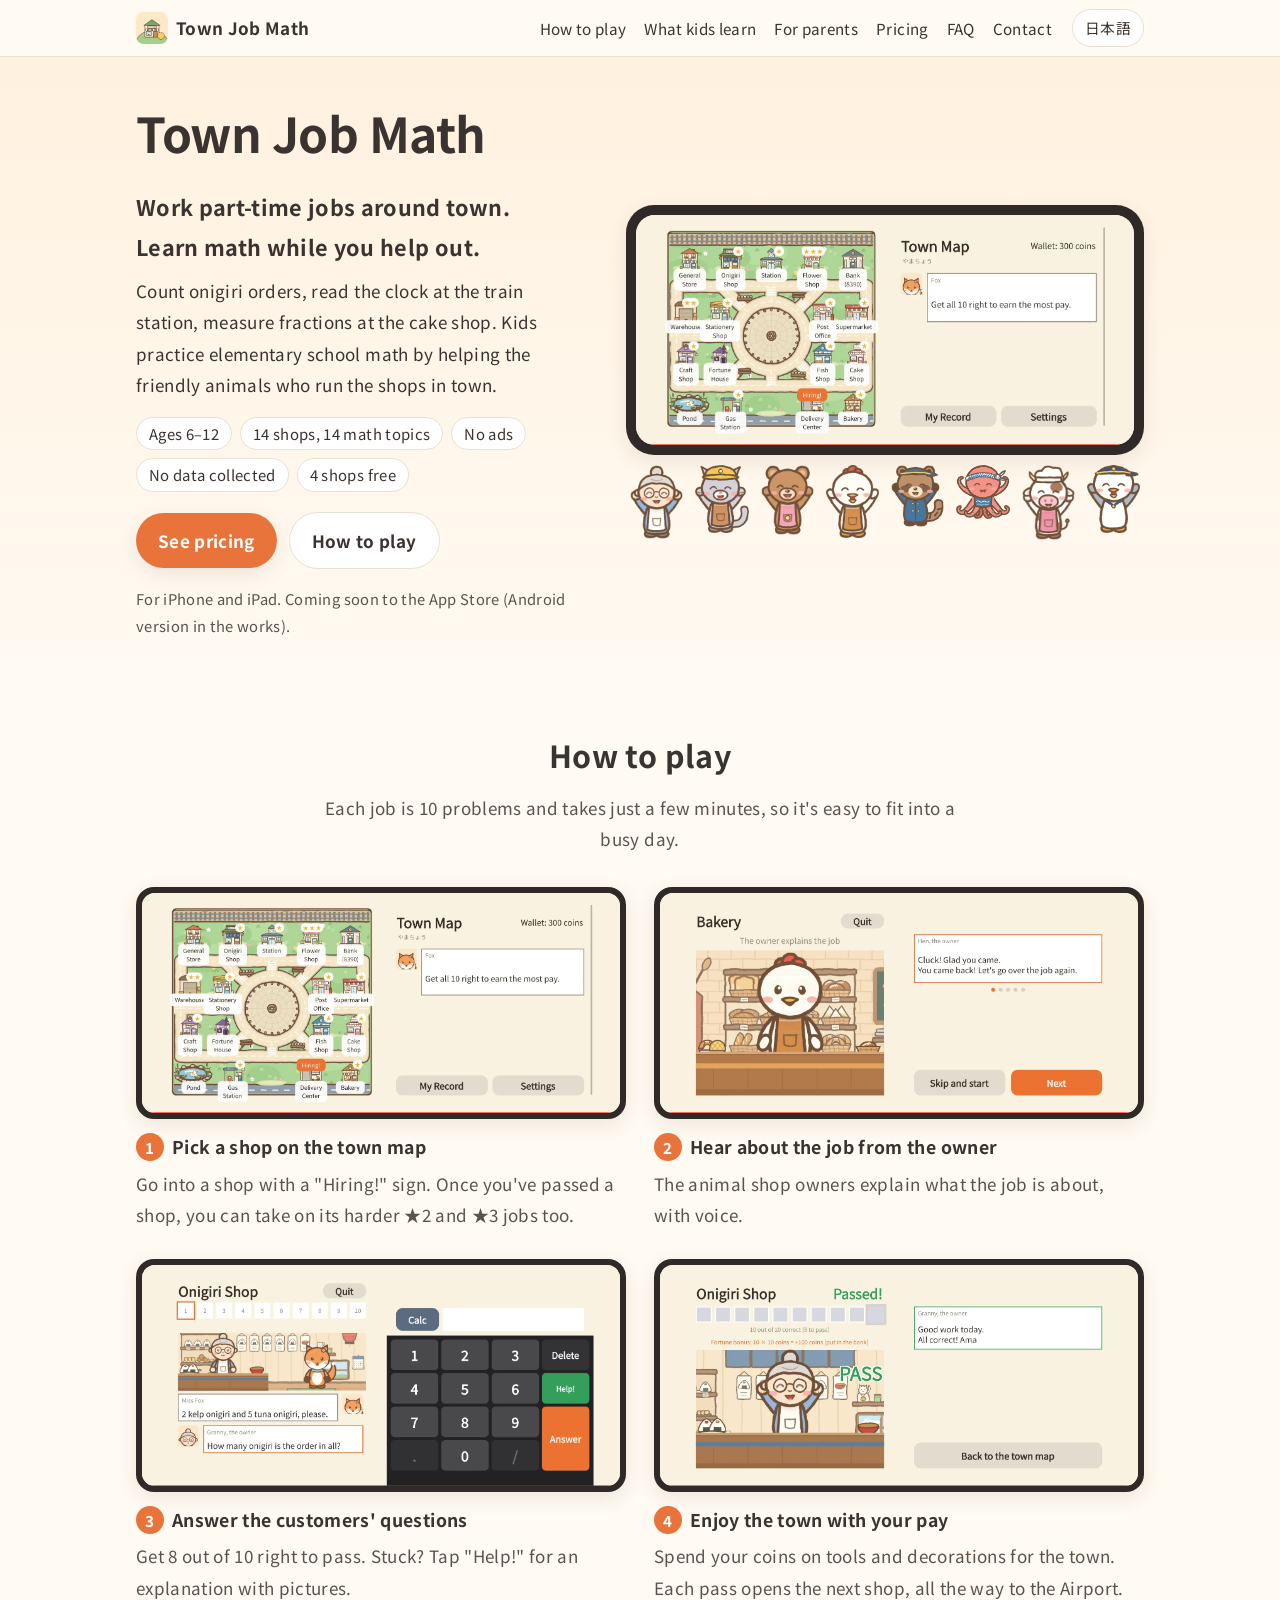
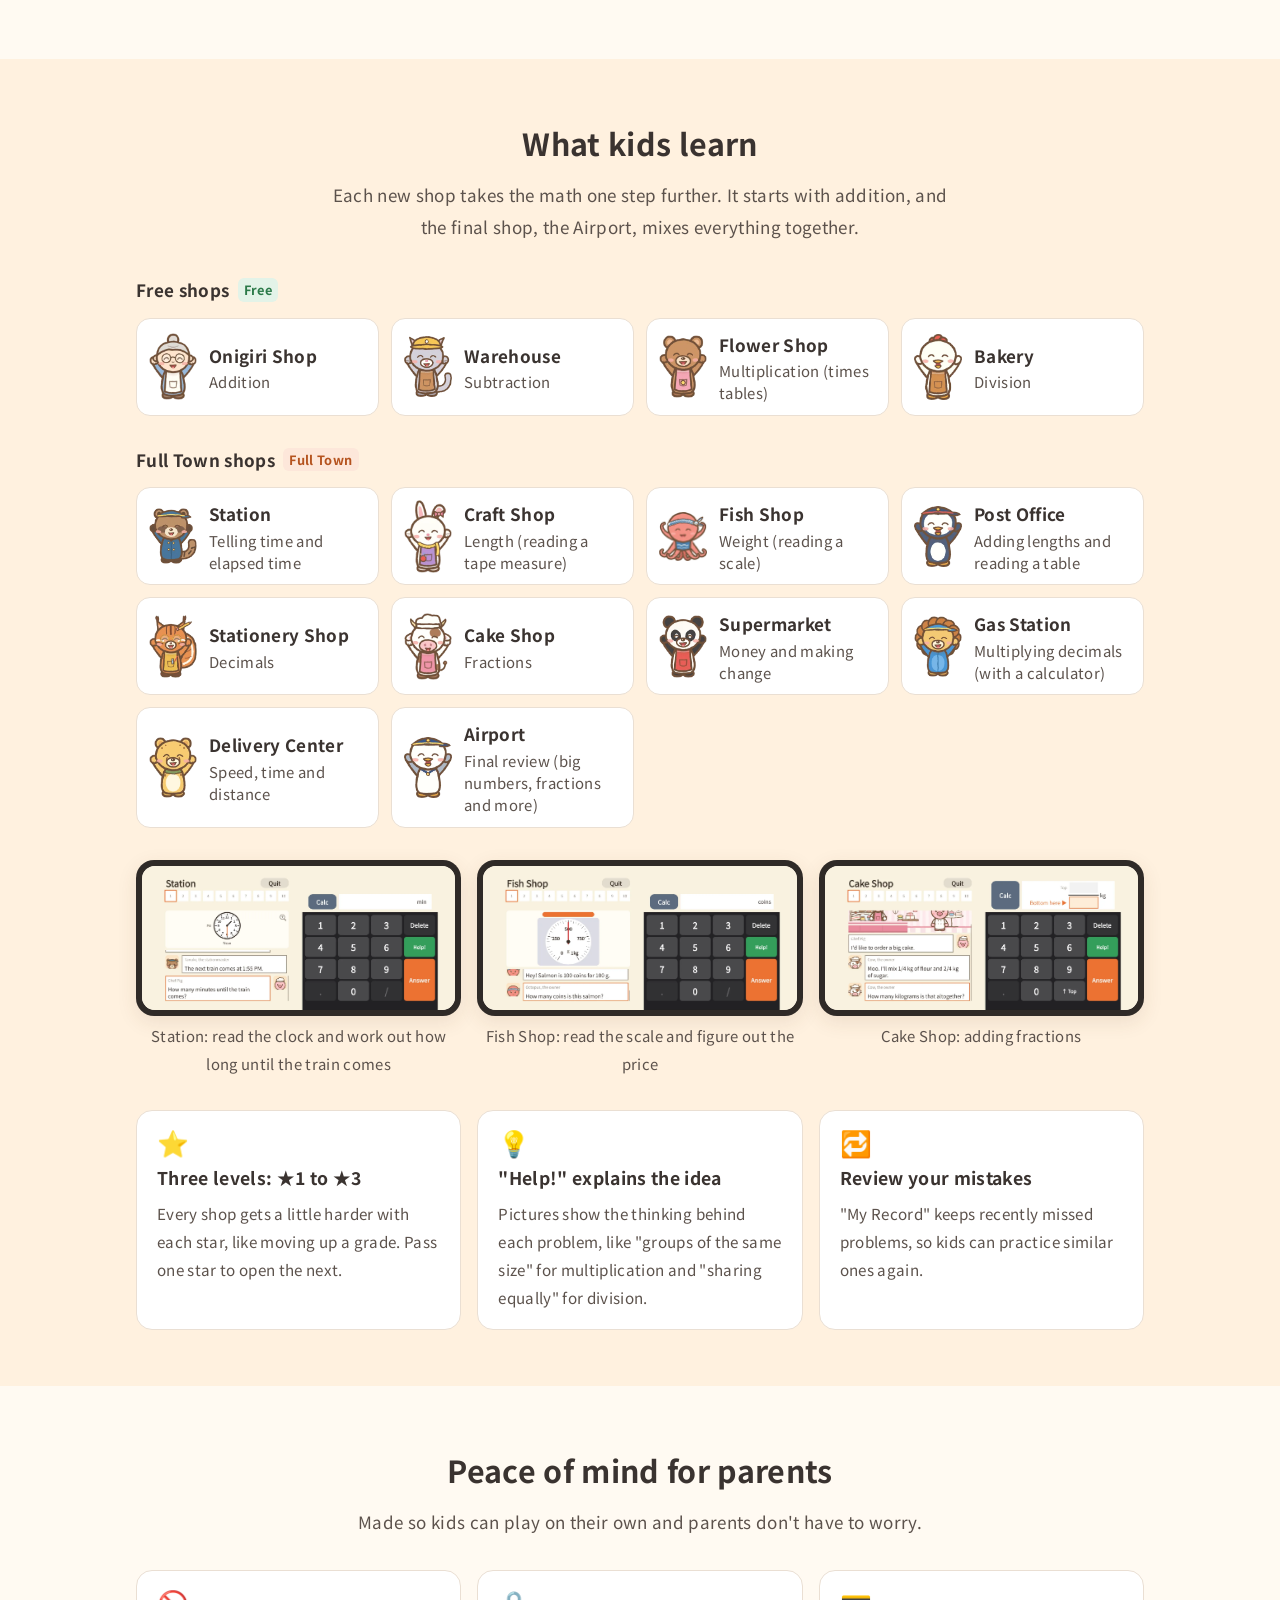
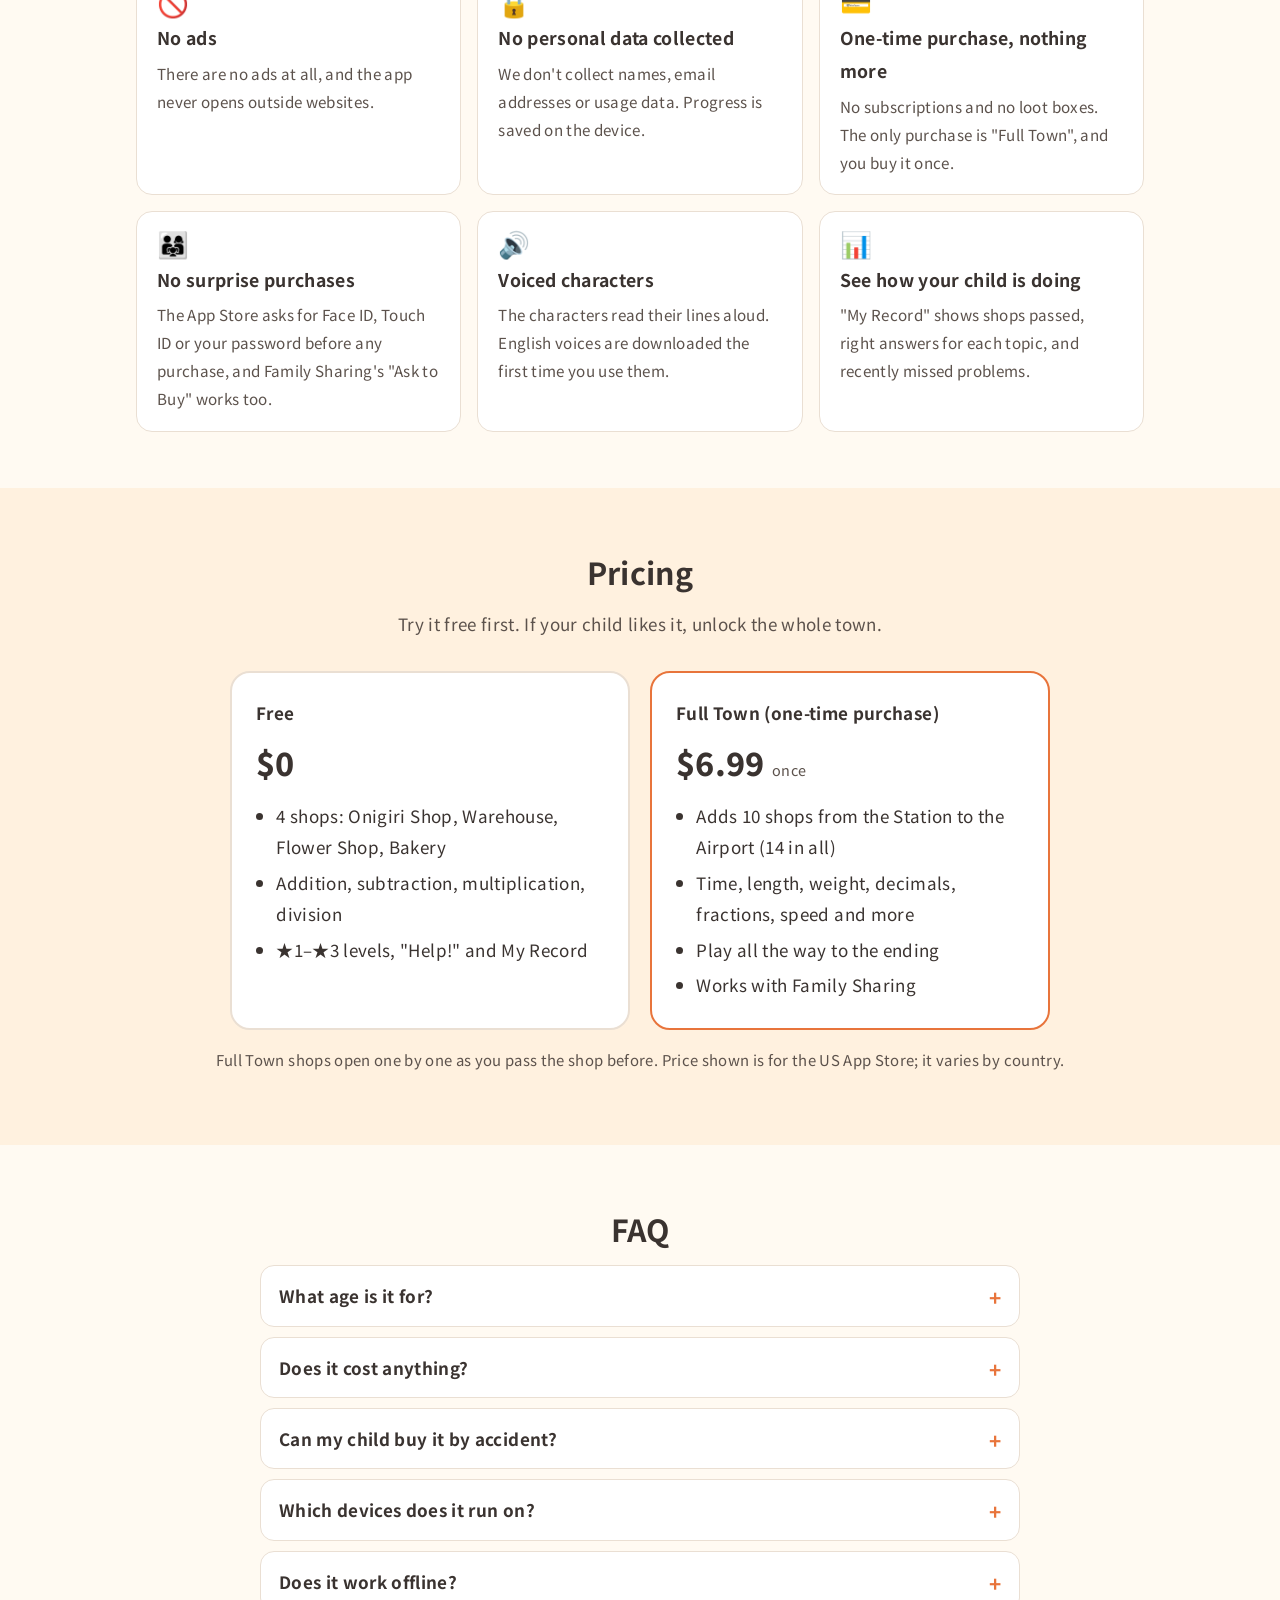
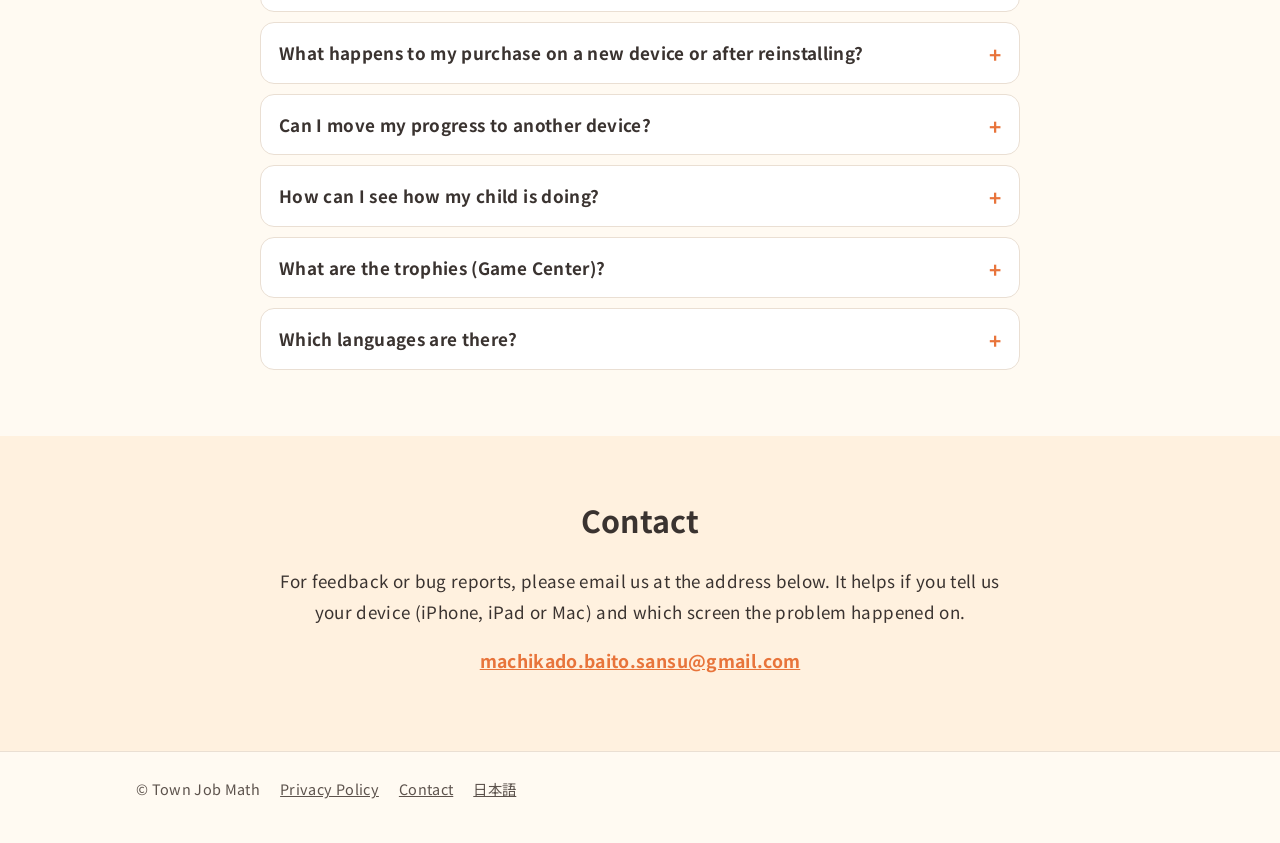
==== commit 7e878ebf: "LP のフォントを Noto Sans JP にする（ゲームと同じ。なければメイリオ） Co-Authored-By: Claude Opus 5.5 <noreply@anthropic.com> " ====
--- a/index.html
+++ b/index.html
@@ -18,7 +18,7 @@
 <script src="lang.js"></script>
 <link rel="preconnect" href="https://fonts.googleapis.com">
 <link rel="preconnect" href="https://fonts.gstatic.com" crossorigin>
-<link rel="stylesheet" href="https://fonts.googleapis.com/css2?family=BIZ+UDPGothic:wght@400;700&display=swap">
+<link rel="stylesheet" href="https://fonts.googleapis.com/css2?family=Noto+Sans+JP:wght@400;700&display=swap">
 <link rel="stylesheet" href="lp.css">
 </head>
 <body>
--- a/lp.css
+++ b/lp.css
@@ -10,7 +10,7 @@
 * { box-sizing: border-box; }
 html { scroll-behavior: smooth; scroll-padding-top: 64px; }
 body { margin: 0; background: var(--bg); color: var(--text); line-height: 1.85; font-size: 17px; letter-spacing: .02em;
-  font-family: "BIZ UDPGothic", "Hiragino Sans", "Hiragino Kaku Gothic ProN", "Noto Sans JP", "Yu Gothic", Meiryo, sans-serif;
+  font-family: "Noto Sans JP", Meiryo, "Hiragino Sans", "Hiragino Kaku Gothic ProN", sans-serif;
   -webkit-text-size-adjust: 100%; overflow-x: hidden; }
 img { max-width: 100%; height: auto; display: block; }
 a { color: var(--accent); }
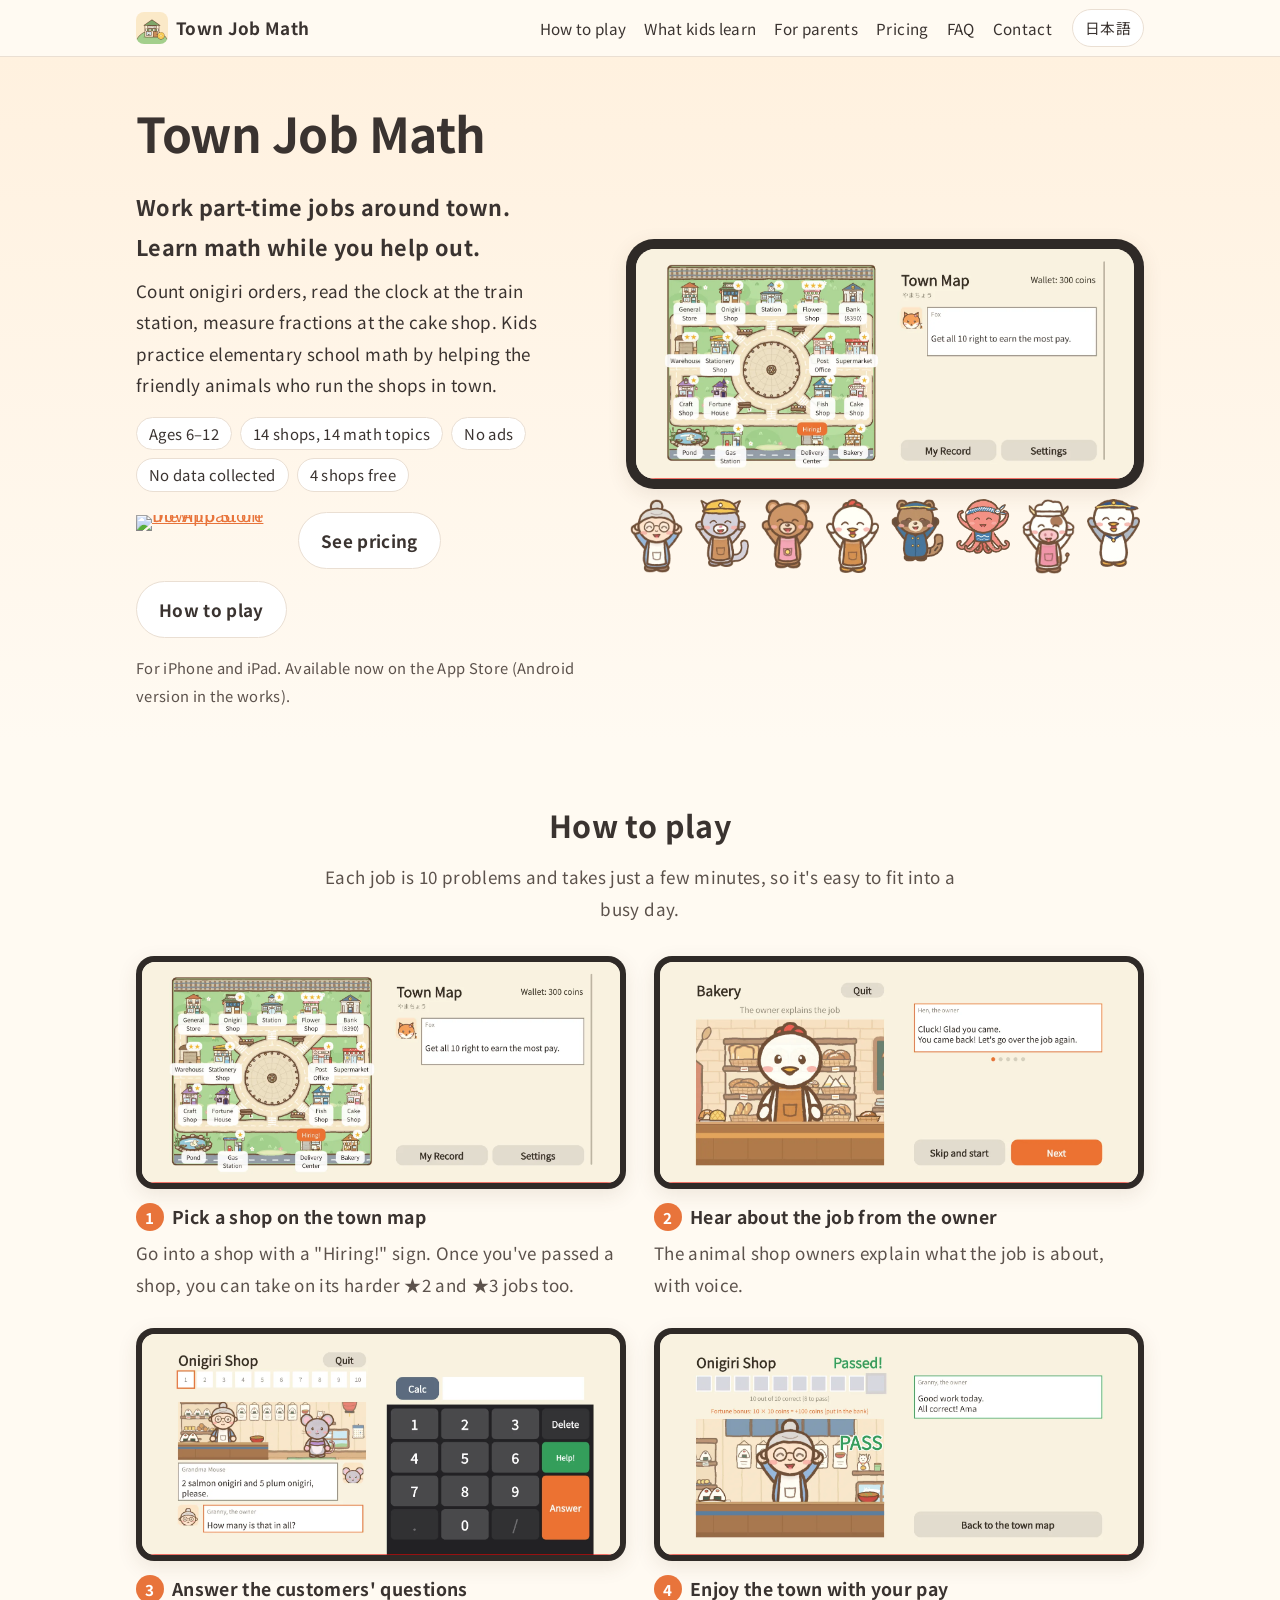
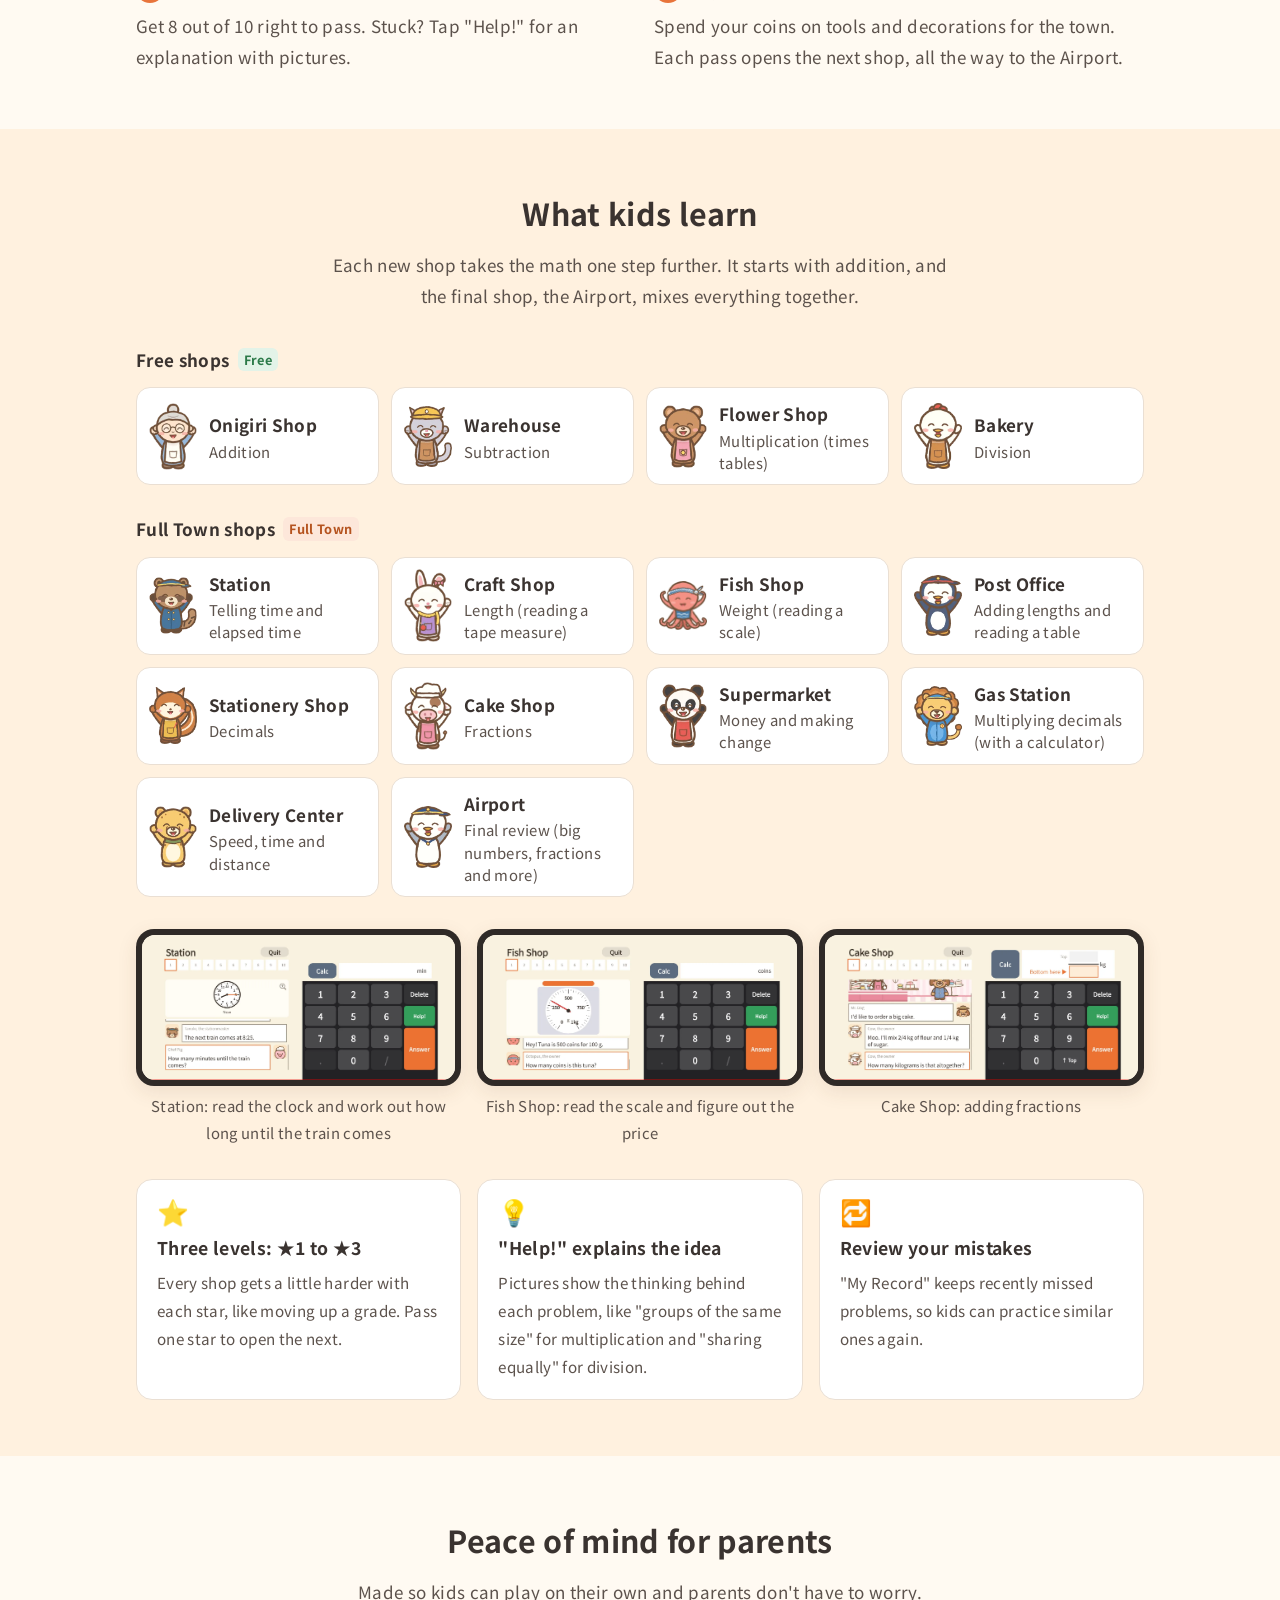
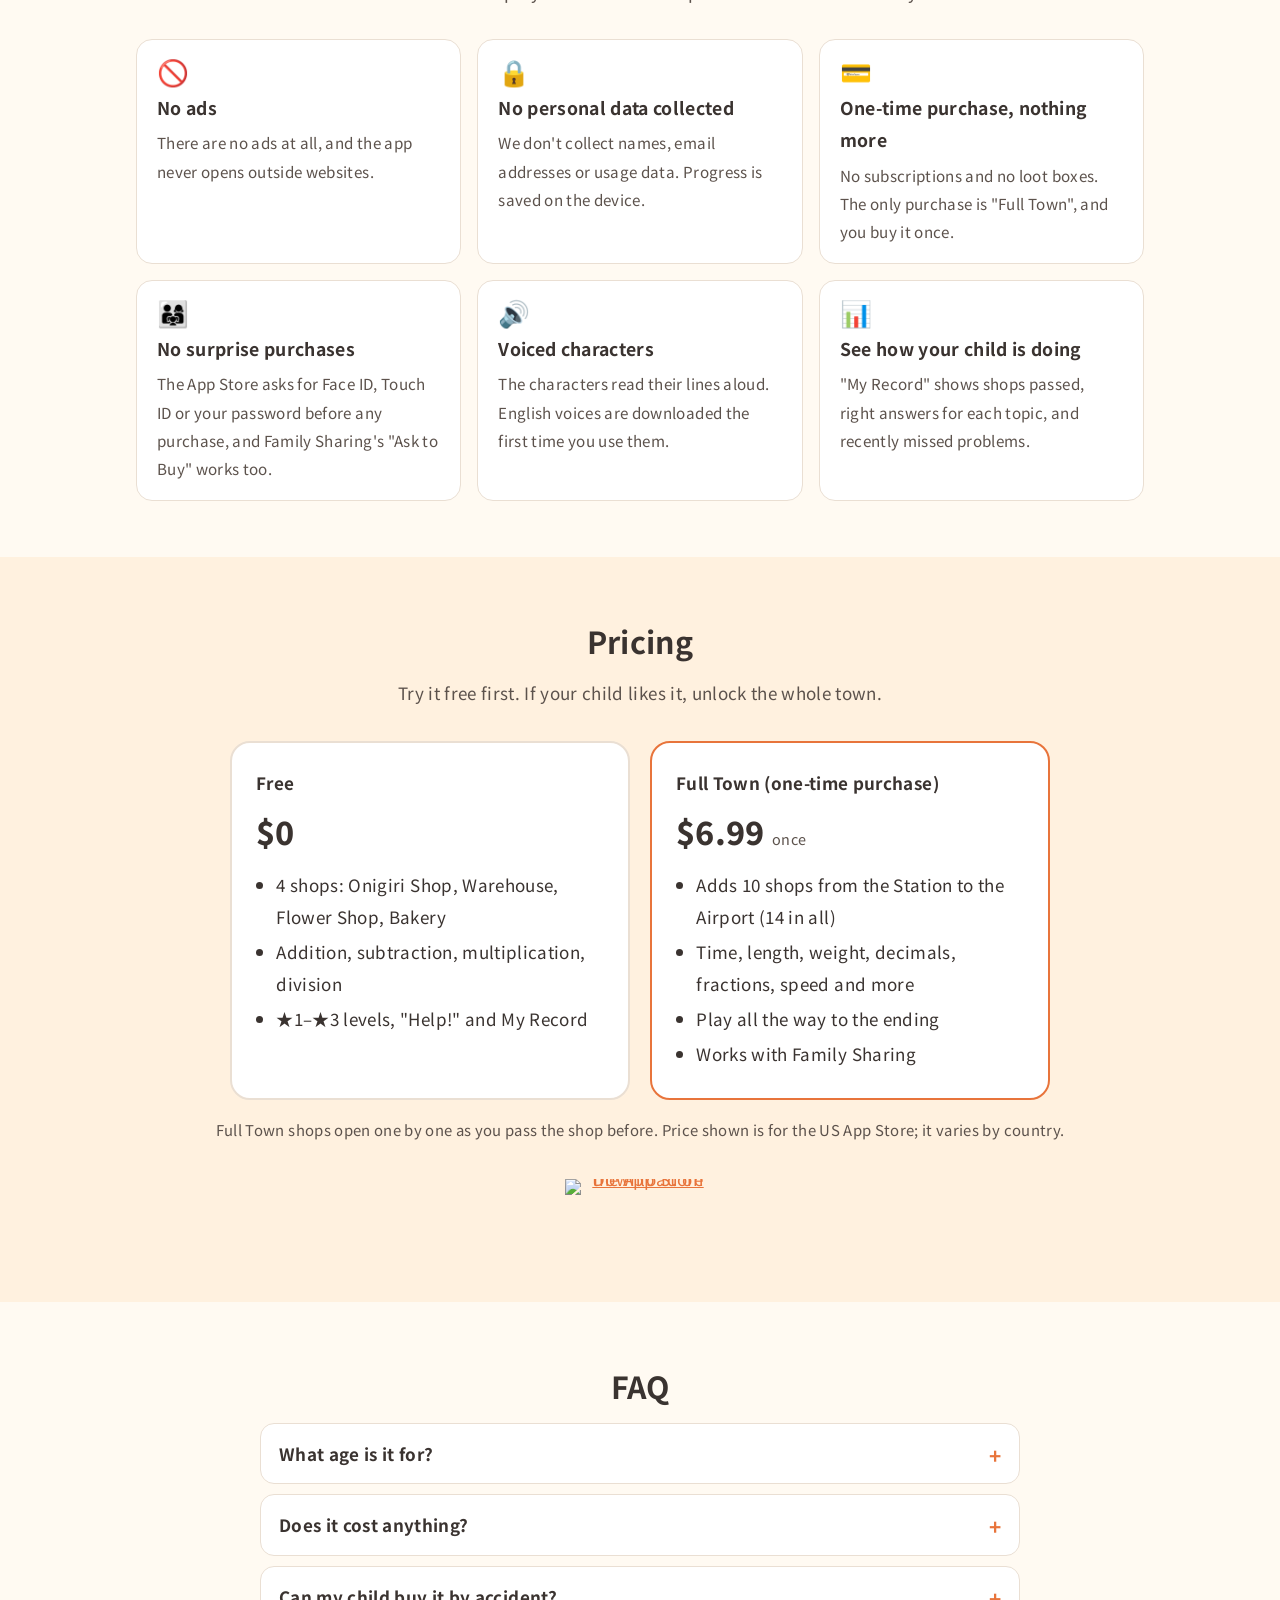
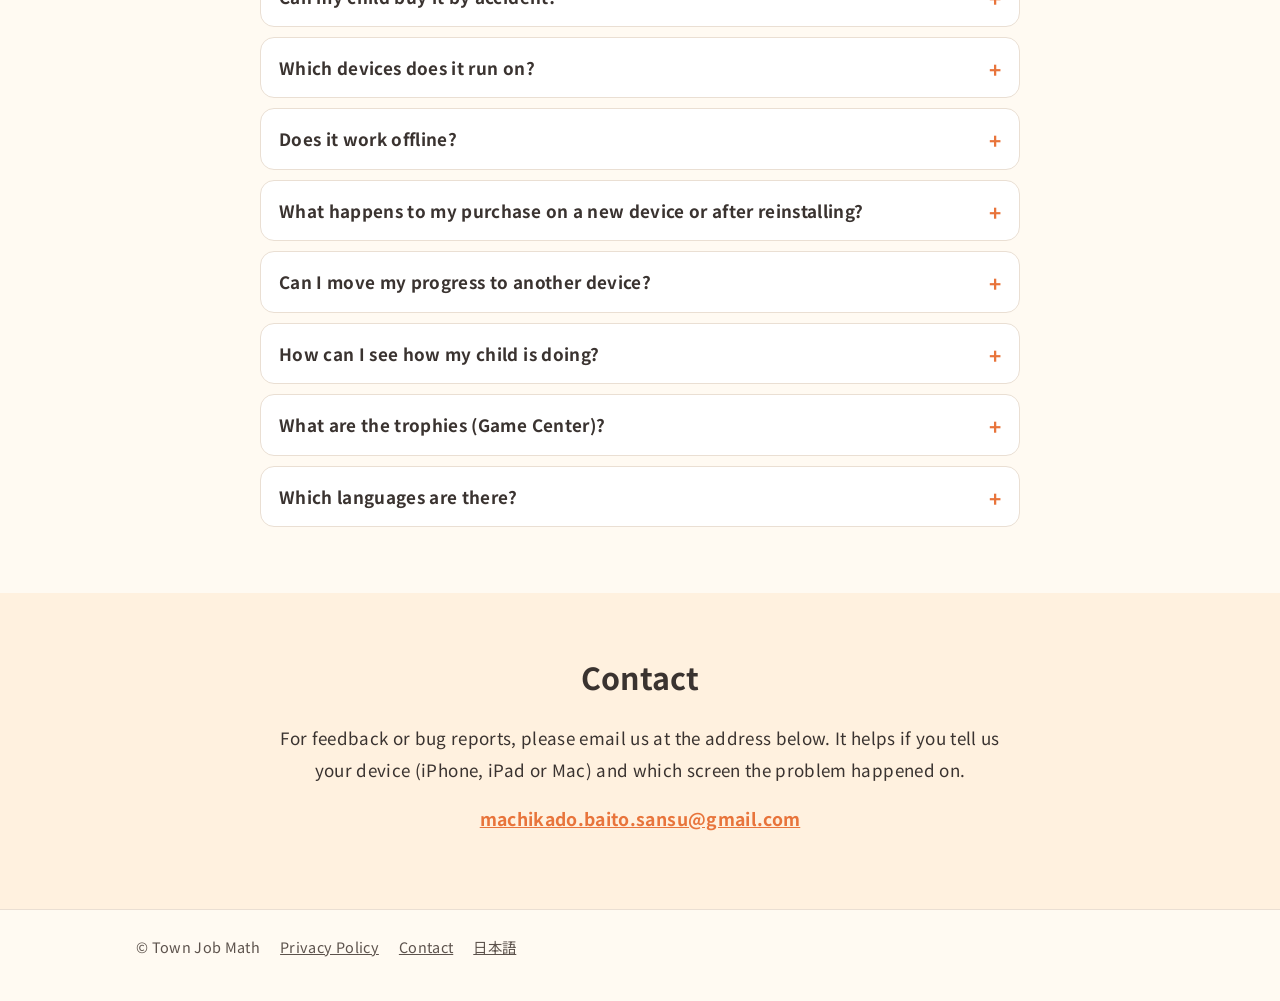
==== commit 38eb9373: "App Store の バッジと リンクを LP に 追加（配信中に 変更） Co-Authored-By: Claude Opus 5.5 <noreply@anthropic.com> Claud" ====
--- a/index.html
+++ b/index.html
@@ -55,9 +55,10 @@
         <li>4店は無料</li>
       </ul>
       <div class="cta">
-        <a class="btn" href="#price">料金を見る</a>
+        <a class="store" href="https://apps.apple.com/app/id6820797295"><img src="https://tools.applemediaservices.com/api/badges/download-on-the-app-store/black/ja-jp?size=250x83" width="150" height="50" alt="App Storeからダウンロード"></a>
+        <a class="btn ghost" href="#price">料金を見る</a>
         <a class="btn ghost" href="#play">遊び方</a>
-        <div class="soon">iPhone・iPad 向け。App Store で近日配信予定です（Android 版は準備中）。</div>
+        <div class="soon">iPhone・iPad 向け。App Store で配信中です（Android 版は準備中）。</div>
       </div>
     </div>
     <div>
@@ -184,6 +185,7 @@
       </div>
     </div>
     <p class="note">完全版のお店は、ひとつ前のお店に合格すると順番にひらきます。価格は日本の App Store のものです。</p>
+    <p class="store-row"><a class="store" href="https://apps.apple.com/app/id6820797295"><img src="https://tools.applemediaservices.com/api/badges/download-on-the-app-store/black/ja-jp?size=250x83" width="150" height="50" alt="App Storeからダウンロード"></a></p>
   </div>
 </section>
 
--- a/lp.css
+++ b/lp.css
@@ -43,6 +43,9 @@
 .btn { display: inline-block; background: var(--accent); color: var(--accent-ink); font-weight: 700; text-decoration: none;
   padding: 12px 22px; border-radius: 999px; box-shadow: var(--shadow); }
 .btn.ghost { background: var(--card); color: var(--text); border: 1px solid var(--line); box-shadow: none; }
+.store { display: inline-block; line-height: 0; }
+.store img { height: 50px; width: auto; }
+.store-row { text-align: center; margin-top: 20px; }
 .soon { font-size: .92rem; color: var(--muted); width: 100%; margin-top: 4px; }
 @media (max-width: 860px) { .hero .wrap { grid-template-columns: 1fr; gap: 28px; } .hero { padding-top: 28px; } }
 
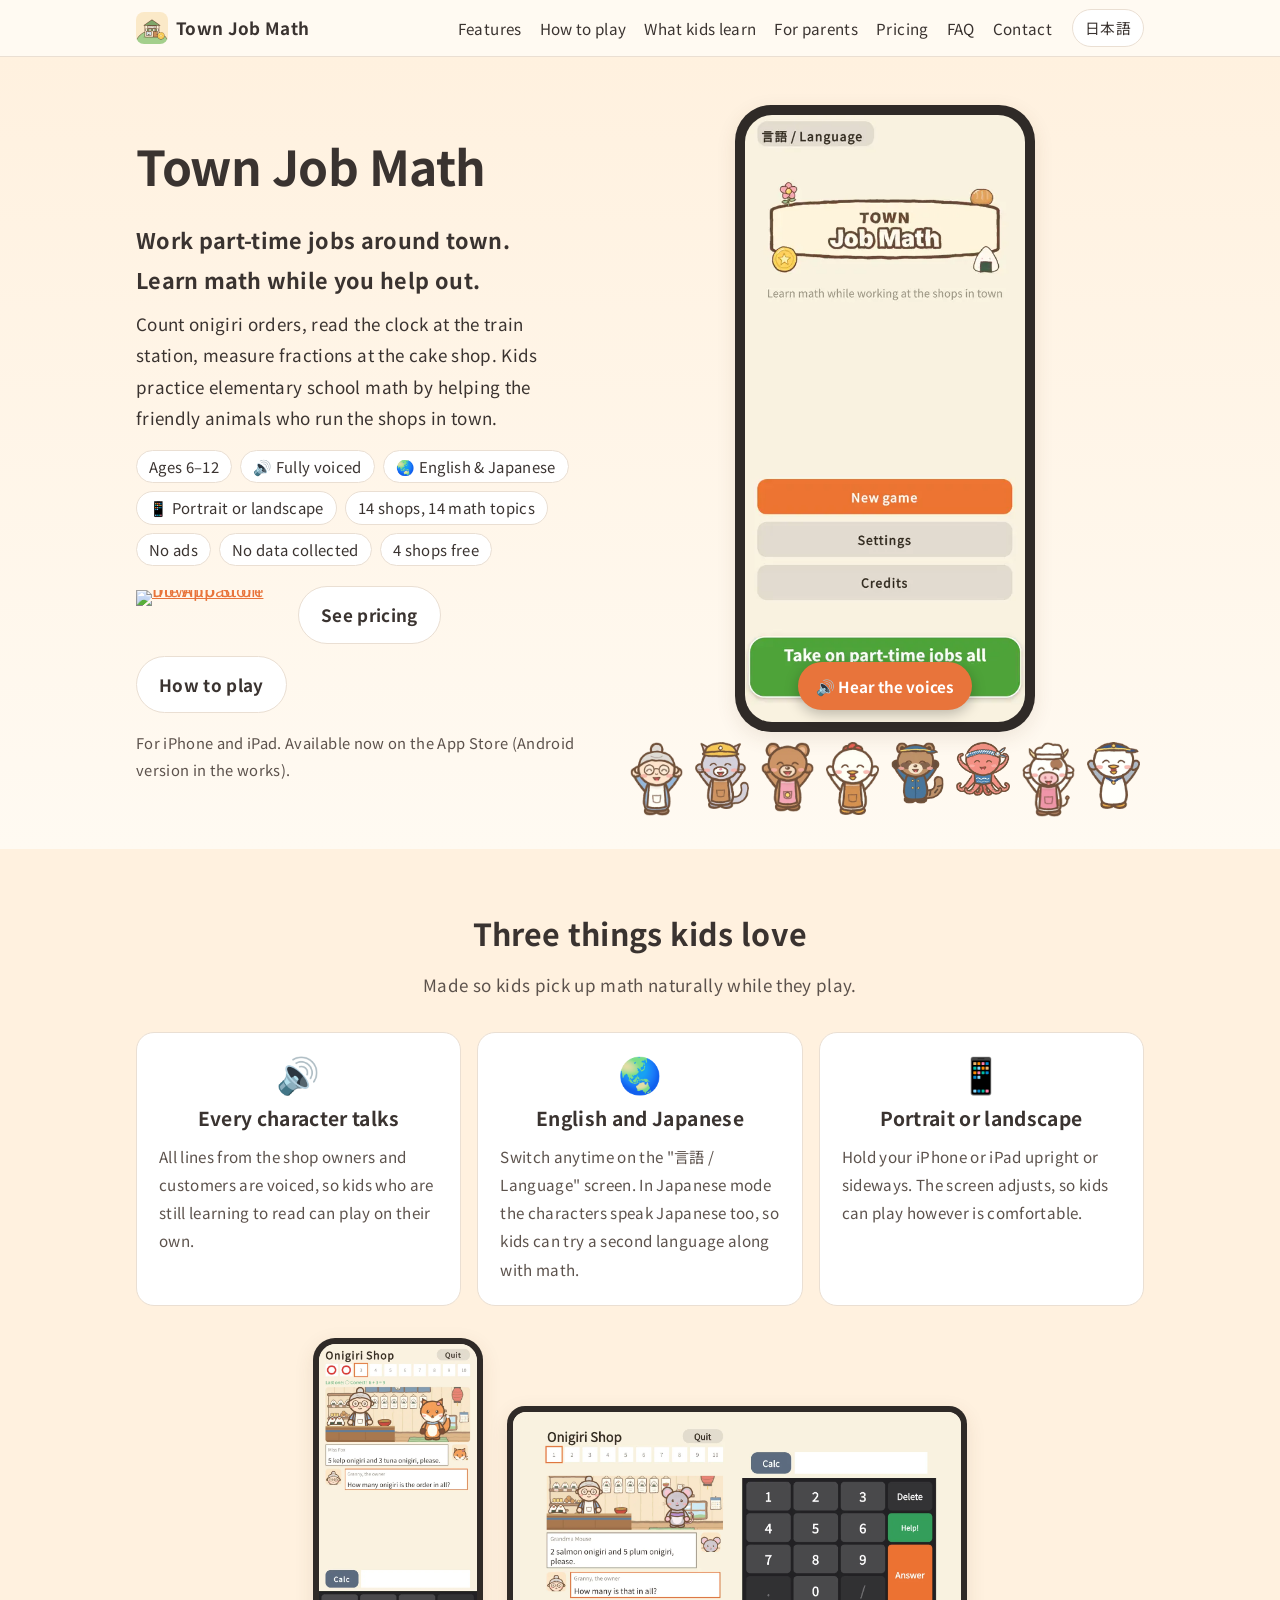
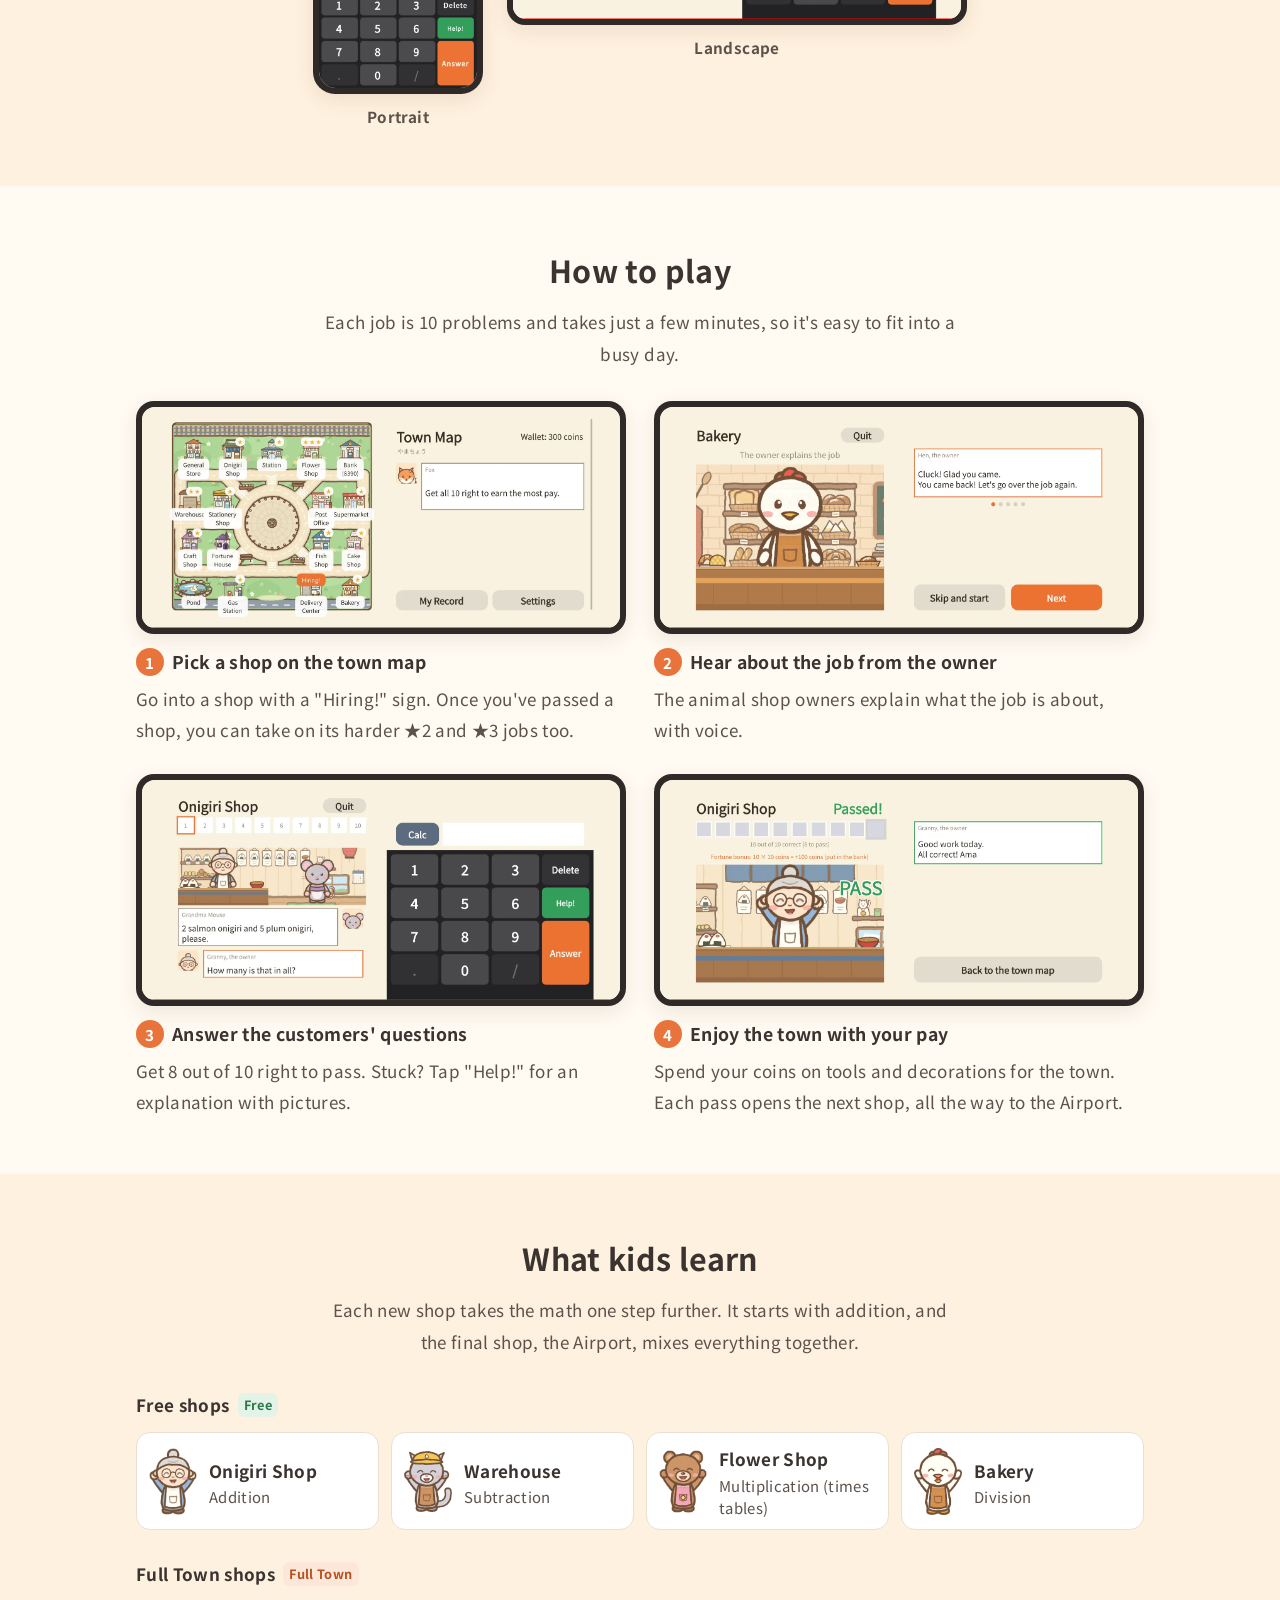
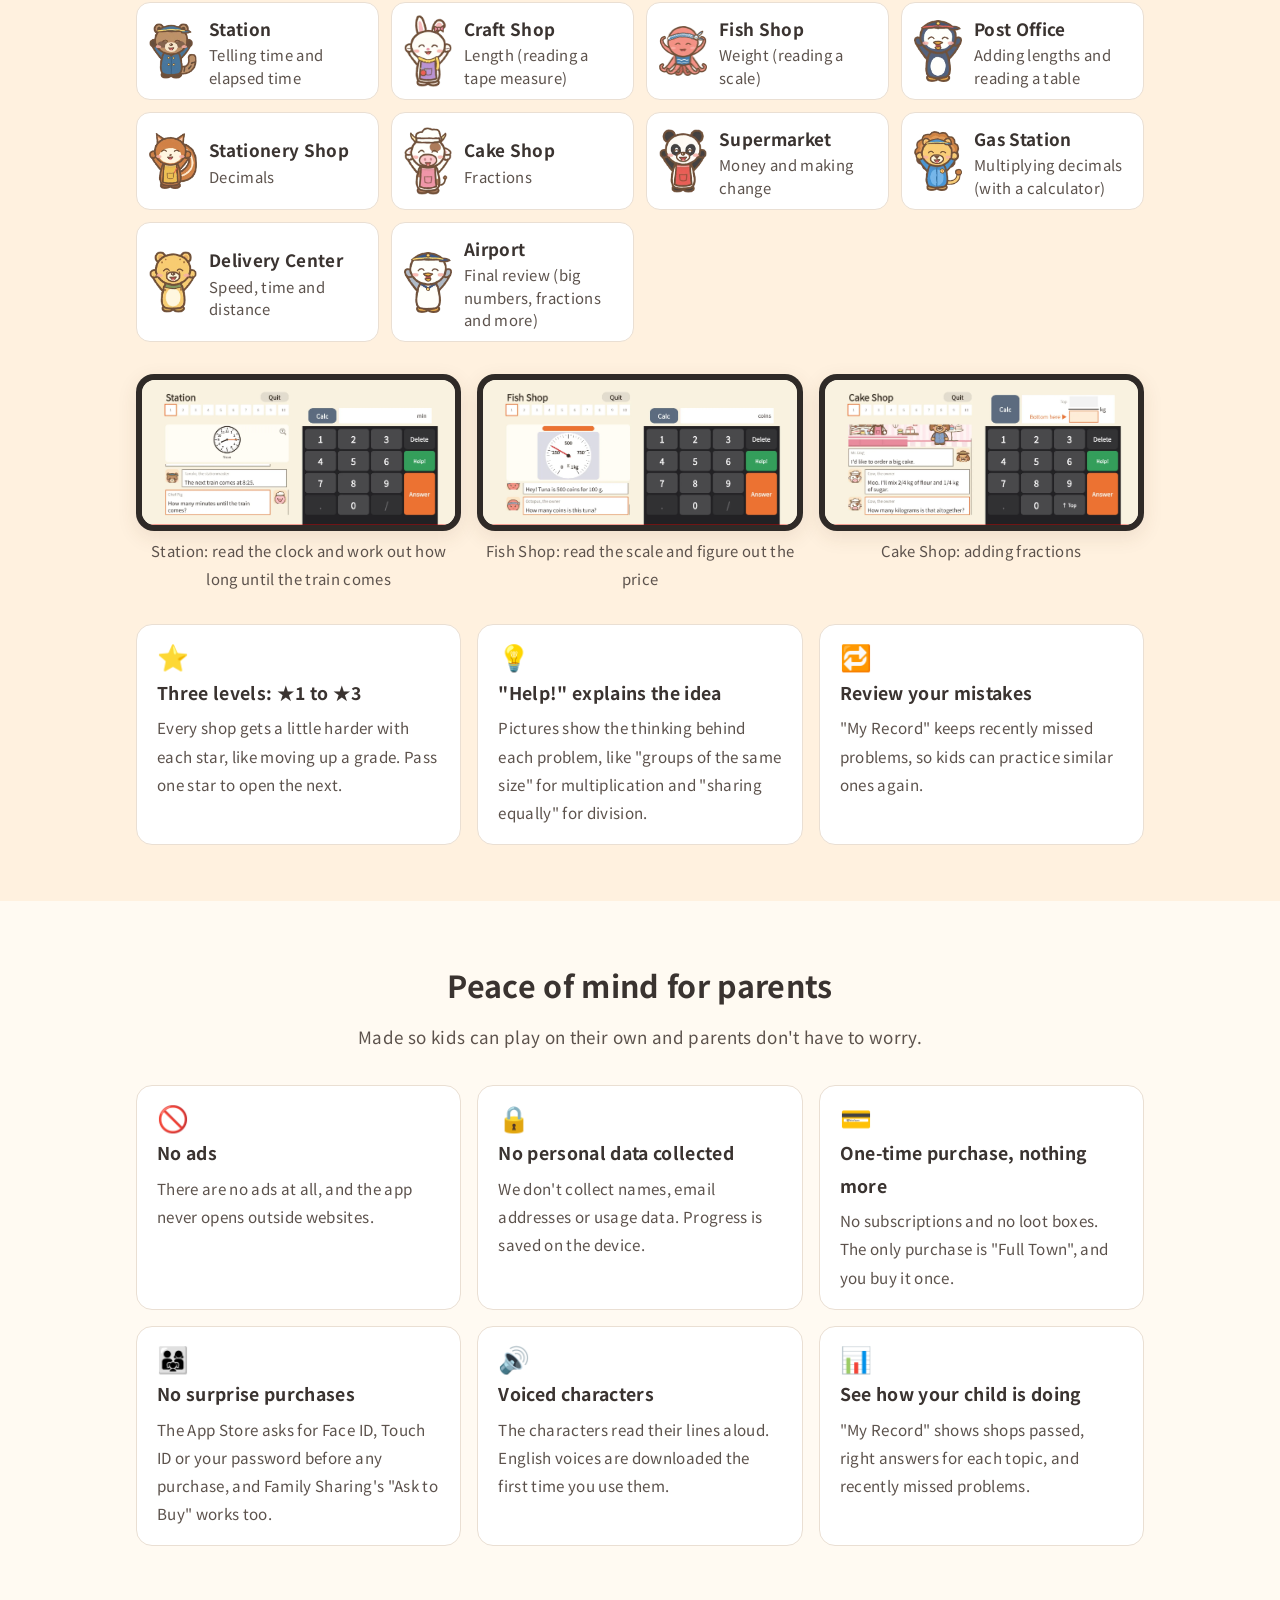
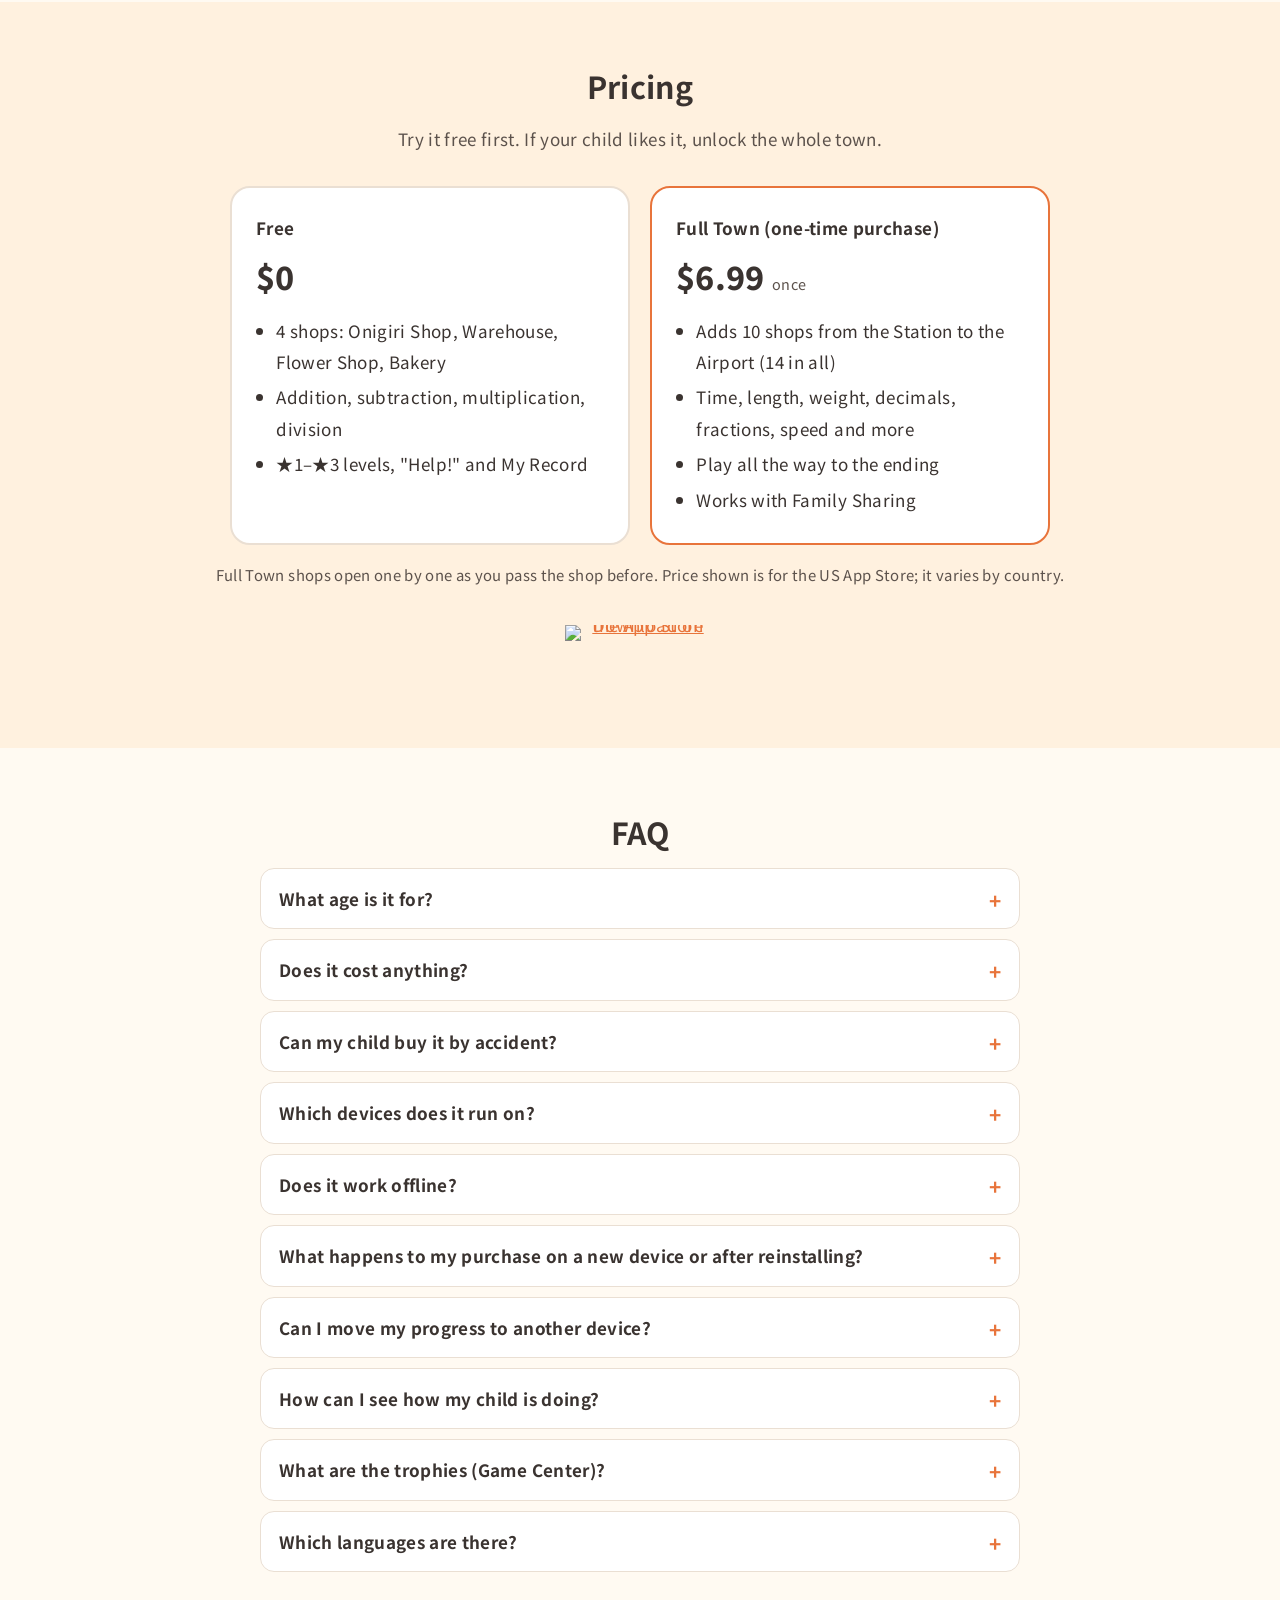
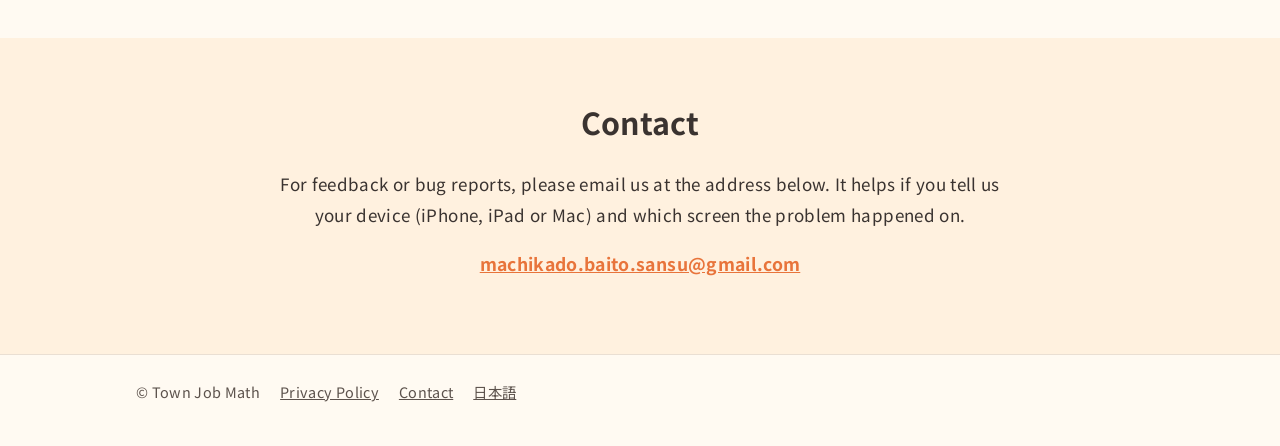
==== commit b20d36d5: "LP：紹介動画・3つの特長（声・日英・縦横）・スマホ用ダウンロードボタンを追加 Co-Authored-By: Claude Opus 5.5 <noreply@anthropic.com> Clau" ====
--- a/index.html
+++ b/index.html
@@ -19,6 +19,10 @@
 <link rel="preconnect" href="https://fonts.googleapis.com">
 <link rel="preconnect" href="https://fonts.gstatic.com" crossorigin>
 <link rel="stylesheet" href="https://fonts.googleapis.com/css2?family=Noto+Sans+JP:wght@400;700&display=swap">
+<meta name="apple-itunes-app" content="app-id=6820797295">
+<script type="application/ld+json">
+{"@context":"https://schema.org","@type":"MobileApplication","name":"まちかどバイト算数","operatingSystem":"iOS, iPadOS","applicationCategory":"EducationalApplication","offers":{"@type":"Offer","price":"0","priceCurrency":"JPY"},"inLanguage":["ja","en"],"downloadUrl":"https://apps.apple.com/app/id6820797295","image":"https://yamach0.github.io/machikado-baito-sansu-support/app_icon.png"}
+</script>
 <link rel="stylesheet" href="lp.css">
 </head>
 <body>
@@ -27,6 +31,7 @@
   <div class="wrap">
     <a class="brand" href="#top"><img src="app_icon.png" alt="">まちかどバイト算数</a>
     <nav aria-label="ページ内">
+      <a href="#features">特長</a>
       <a href="#play">遊び方</a>
       <a href="#learn">学べる内容</a>
       <a href="#safe">安心ポイント</a>
@@ -49,6 +54,9 @@
       <p>おにぎり屋さんの注文を数えたり、駅で電車の時刻を読んだり、ケーキ工房で分数をはかったり。町の人たちを手伝いながら、小学校で習う算数を楽しく練習できるゲームです。</p>
       <ul class="chips">
         <li>小学1〜6年生</li>
+        <li>🔊 声つき</li>
+        <li>🌏 日本語・英語</li>
+        <li>📱 縦でも横でも</li>
         <li>14のお店・14の単元</li>
         <li>広告なし</li>
         <li>データ収集なし</li>
@@ -61,14 +69,46 @@
         <div class="soon">iPhone・iPad 向け。App Store で配信中です（Android 版は準備中）。</div>
       </div>
     </div>
-    <div>
-      <div class="phone"><img src="img/ja/town.webp" width="1519" height="702" alt="町の地図。おにぎり屋や駅、花屋などのお店がならんでいる"></div>
+    <div class="hero-visual">
+      <div class="phone tall video">
+        <video id="pv" src="video/preview-ja.mp4" poster="img/ja/poster.webp" width="480" height="1040" autoplay muted loop playsinline preload="metadata" aria-label="ゲームの紹介動画"></video>
+        <button type="button" class="sound" id="pv-sound" aria-pressed="false">🔊 声を聞く</button>
+      </div>
       <div class="cast" aria-hidden="true">
         <img src="img/chars/granny.webp" alt=""><img src="img/chars/beaver.webp" alt=""><img src="img/chars/bear.webp" alt=""><img src="img/chars/hen.webp" alt=""><img src="img/chars/owl.webp" alt=""><img src="img/chars/octopus.webp" alt=""><img src="img/chars/cow.webp" alt=""><img src="img/chars/seagull.webp" alt="">
       </div>
     </div>
   </div>
 </div>
+
+<!-- 特長 -->
+<section id="features" class="alt">
+  <div class="wrap">
+    <h2>3つの特長</h2>
+    <p class="sub">遊びながら、自然に算数が身につくように作りました。</p>
+    <div class="features">
+      <div class="feature">
+        <div class="ico">🔊</div>
+        <h3>キャラクターがしゃべる</h3>
+        <p>店長やお客さんのセリフは、ぜんぶ声つき。漢字にはふりがなも付くので、字を読むのが苦手な子でもひとりで遊べます。</p>
+      </div>
+      <div class="feature">
+        <div class="ico">🌏</div>
+        <h3>日本語と英語で遊べる</h3>
+        <p>「言語 / Language」でいつでも切り替えられます。英語のときは、キャラクターも英語でしゃべります。算数といっしょに英語にもふれられます。</p>
+      </div>
+      <div class="feature">
+        <div class="ico">📱</div>
+        <h3>縦でも横でも遊べる</h3>
+        <p>iPhone・iPad を縦に持っても横に持っても、画面がそのまま合わせます。ソファでも机でも、遊びやすい向きでどうぞ。</p>
+      </div>
+    </div>
+    <div class="orient">
+      <figure><div class="phone tall small"><img src="img/ja/portrait.webp" width="540" height="960" loading="lazy" alt="縦向きの画面。駅で時計を読む問題"></div><figcaption>縦向き</figcaption></figure>
+      <figure class="wide"><div class="phone small"><img src="img/ja/shift.webp" width="1519" height="702" loading="lazy" alt="横向きの画面。おにぎり屋で注文の数を答える問題"></div><figcaption>横向き</figcaption></figure>
+    </div>
+  </div>
+</section>
 
 <!-- 遊び方 -->
 <section id="play">
@@ -237,5 +277,18 @@
     <a href="en.html" data-lang="en" hreflang="en">English</a>
   </div>
 </footer>
+<div class="sticky-cta"><a class="btn" href="https://apps.apple.com/app/id6820797295">App Store で無料ダウンロード</a></div>
+<script>
+(function () {
+  var v = document.getElementById('pv'), b = document.getElementById('pv-sound');
+  if (!v || !b) return;
+  b.addEventListener('click', function () {
+    v.muted = !v.muted;
+    if (!v.muted) { v.currentTime = 0; v.play(); }
+    b.setAttribute('aria-pressed', String(!v.muted));
+    b.textContent = v.muted ? '🔊 声を聞く' : '🔇 音を消す';
+  });
+})();
+</script>
 </body>
 </html>
--- a/lp.css
+++ b/lp.css
@@ -129,3 +129,38 @@
 footer { border-top: 1px solid var(--line); padding: 24px 0 40px; font-size: .9rem; color: var(--muted); }
 footer .wrap { display: flex; flex-wrap: wrap; gap: 8px 20px; }
 footer a { color: var(--muted); }
+
+/* hero video (portrait phone) */
+.hero-visual { display: flex; flex-direction: column; align-items: center; }
+.phone.tall { border-radius: 36px; padding: 10px; width: min(300px, 78vw); }
+.phone.tall img, .phone.tall video { display: block; width: 100%; height: auto; border-radius: 27px; aspect-ratio: auto; object-fit: cover; background: #fbf3e6; }
+.phone.video { position: relative; }
+.sound { position: absolute; left: 50%; bottom: 22px; transform: translateX(-50%); border: 0; border-radius: 999px;
+  padding: 10px 18px; font: inherit; font-weight: 700; font-size: .95rem; white-space: nowrap; cursor: pointer;
+  background: var(--accent); color: var(--accent-ink); box-shadow: 0 4px 14px rgba(0, 0, 0, .25); }
+.sound[aria-pressed="true"] { background: rgba(40, 32, 28, .75); color: #fff; }
+.hero-visual .cast { width: 100%; max-width: 520px; }
+
+/* features */
+.features { display: grid; grid-template-columns: repeat(3, 1fr); gap: 16px; }
+@media (max-width: 760px) { .features { grid-template-columns: 1fr; } }
+.feature { background: var(--card); border: 1px solid var(--line); border-radius: 18px; padding: 22px; text-align: center; }
+.feature .ico { font-size: 2.2rem; line-height: 1; }
+.feature h3 { font-size: 1.2rem; margin: 10px 0 6px; }
+.feature p { margin: 0; color: var(--muted); font-size: .95rem; text-align: left; }
+.orient { display: flex; justify-content: center; align-items: center; gap: 24px; margin-top: 32px; }
+.orient figure { margin: 0; }
+.orient figure .phone.tall { width: min(170px, 30vw); border-radius: 22px; padding: 6px; }
+.orient figure .phone.tall img { border-radius: 17px; }
+.orient figure.wide { flex: 0 1 460px; }
+.orient figcaption { text-align: center; font-weight: 700; color: var(--muted); margin-top: 8px; font-size: .95rem; }
+@media (max-width: 560px) { .orient { gap: 12px; } }
+
+/* sticky download button on phones */
+.sticky-cta { display: none; }
+@media (max-width: 700px) {
+  .sticky-cta { display: block; position: fixed; left: 0; right: 0; bottom: 0; z-index: 20; padding: 10px 16px calc(10px + env(safe-area-inset-bottom));
+    background: color-mix(in srgb, var(--bg) 92%, transparent); backdrop-filter: blur(8px); -webkit-backdrop-filter: blur(8px); border-top: 1px solid var(--line); }
+  .sticky-cta .btn { display: block; text-align: center; }
+  footer { padding-bottom: 96px; }
+}
